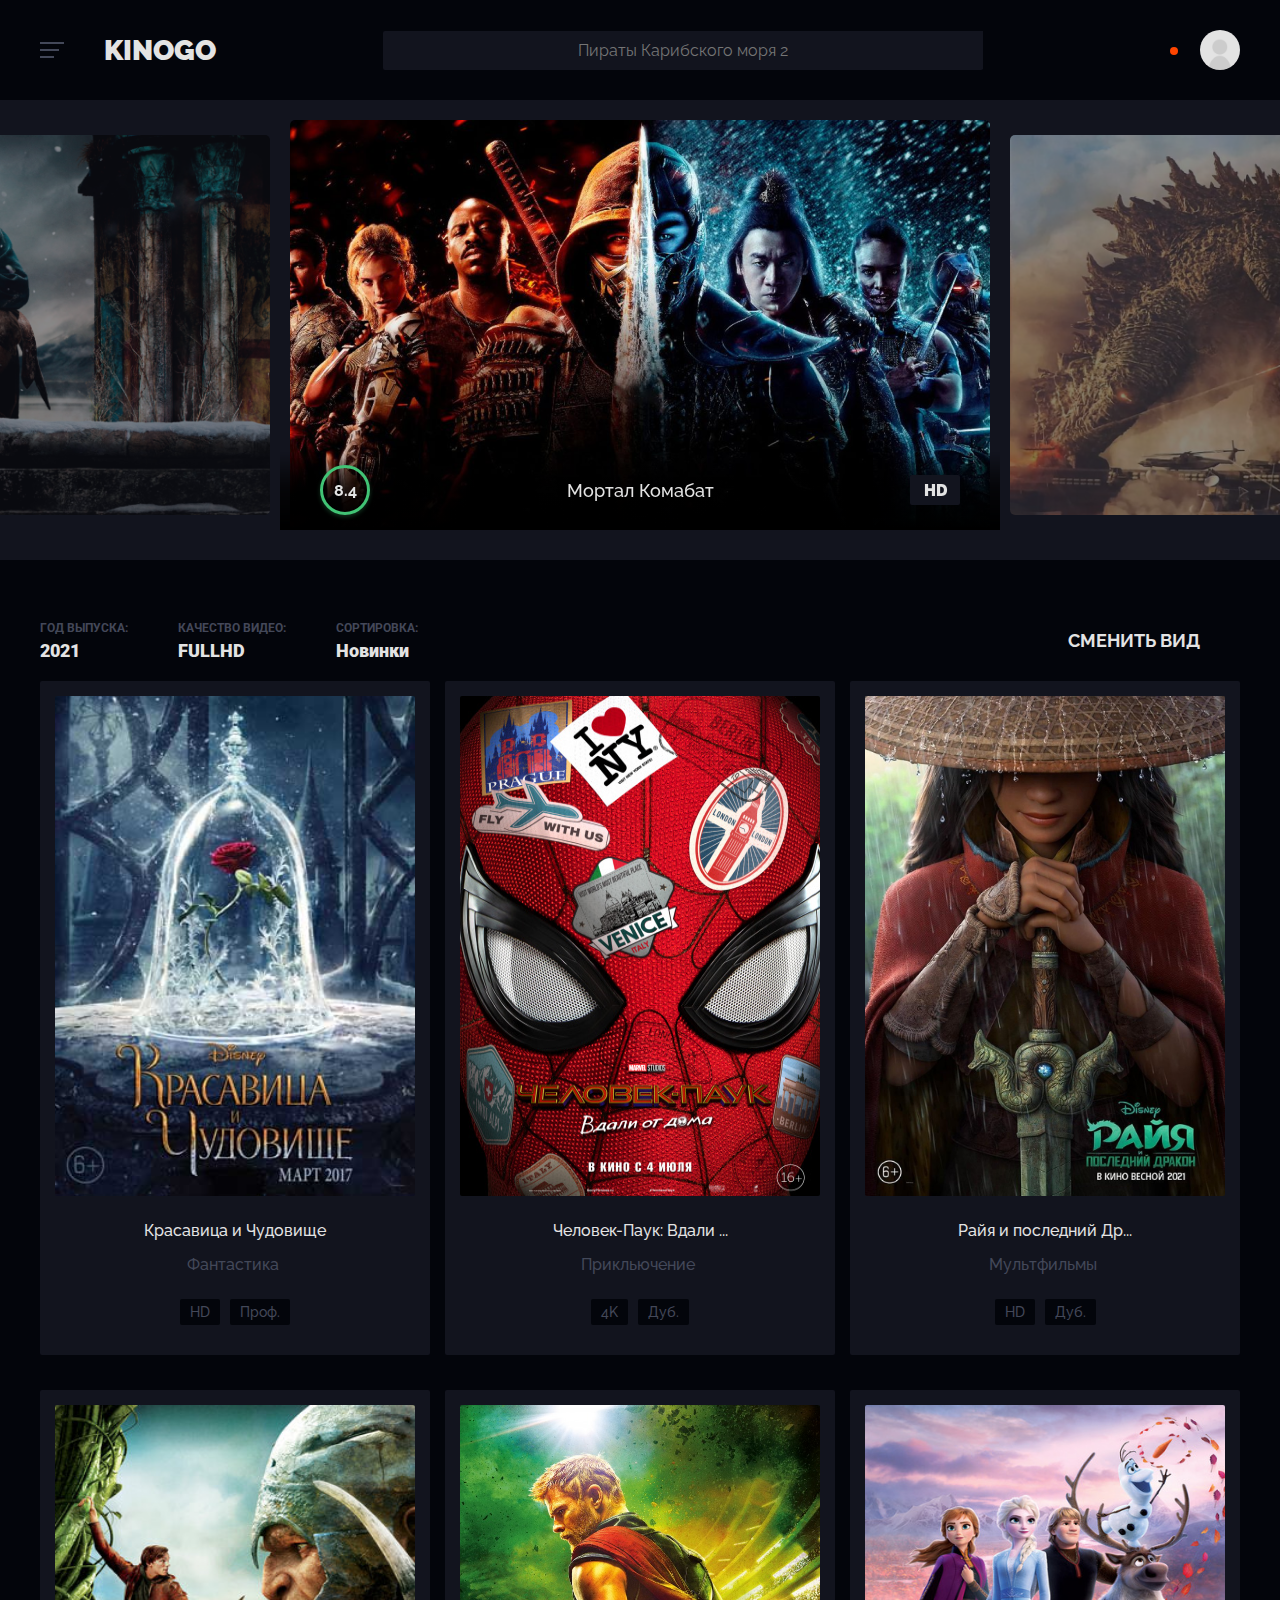
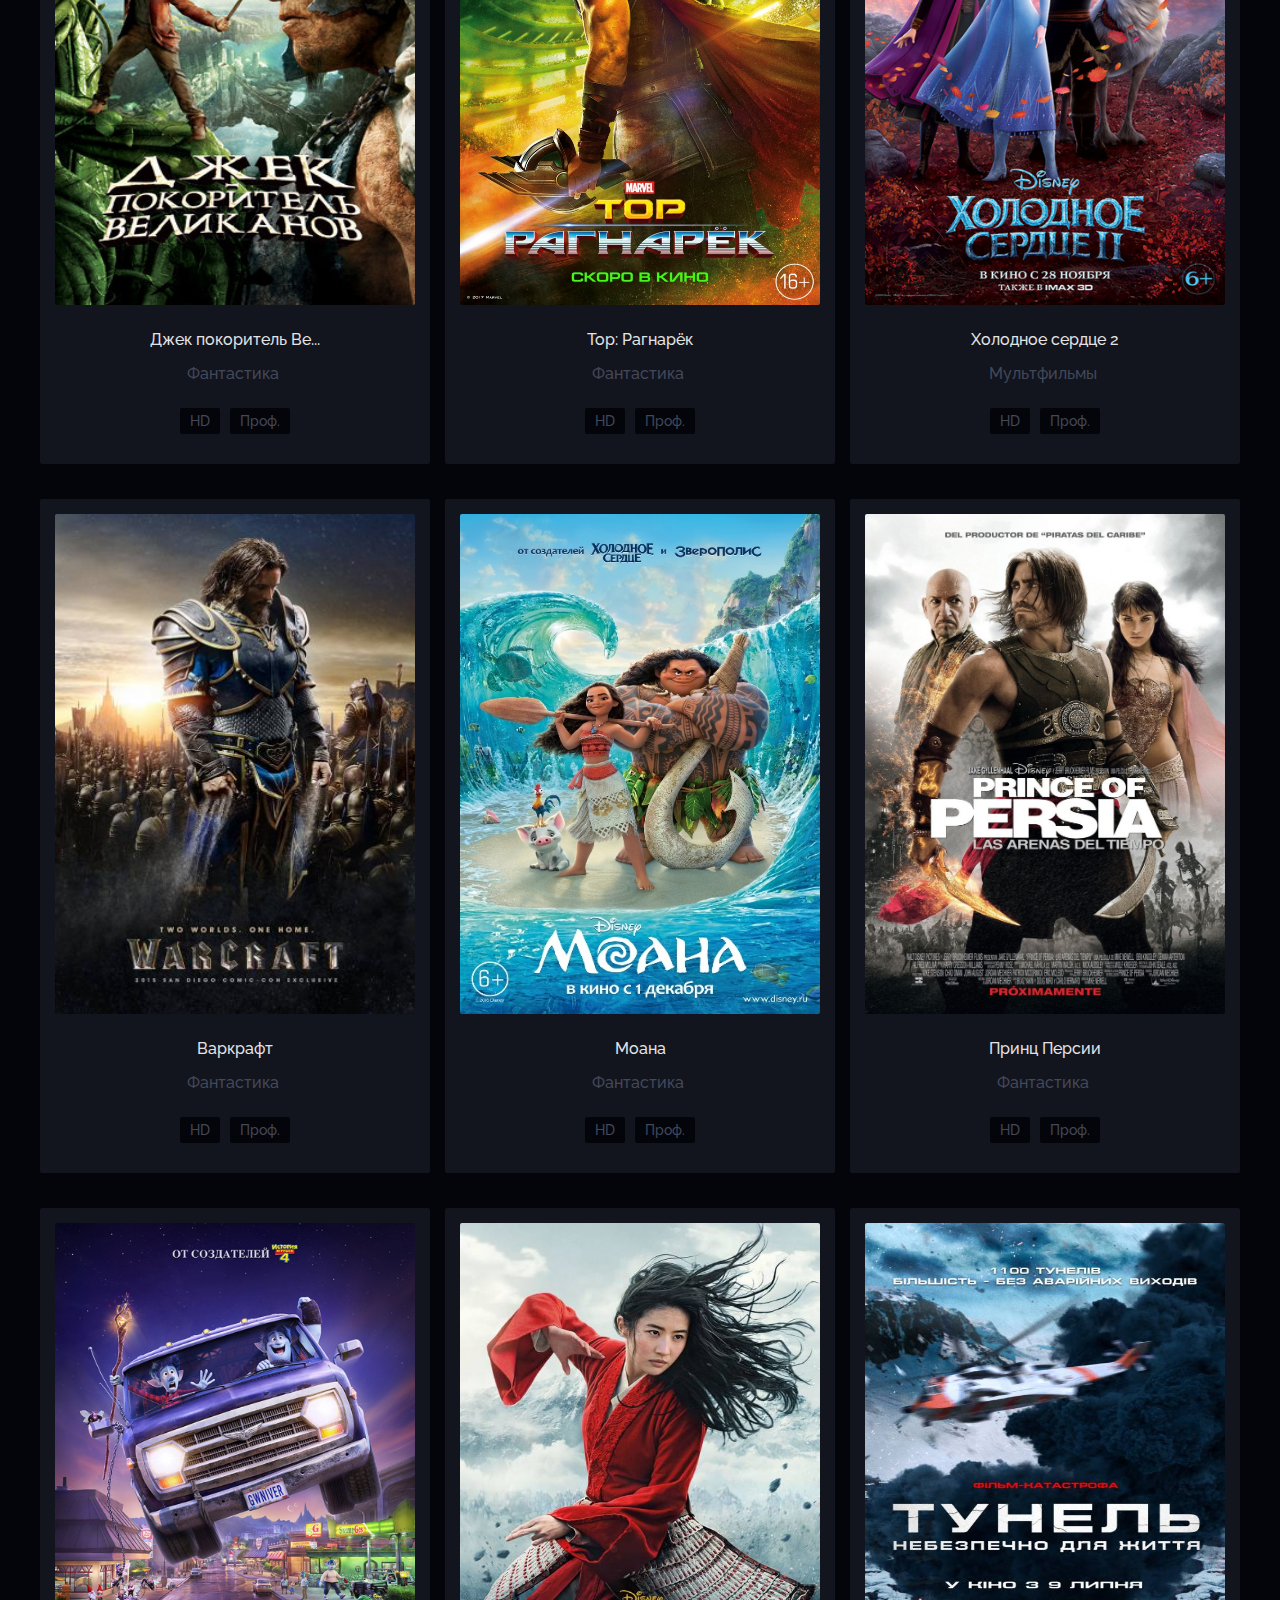
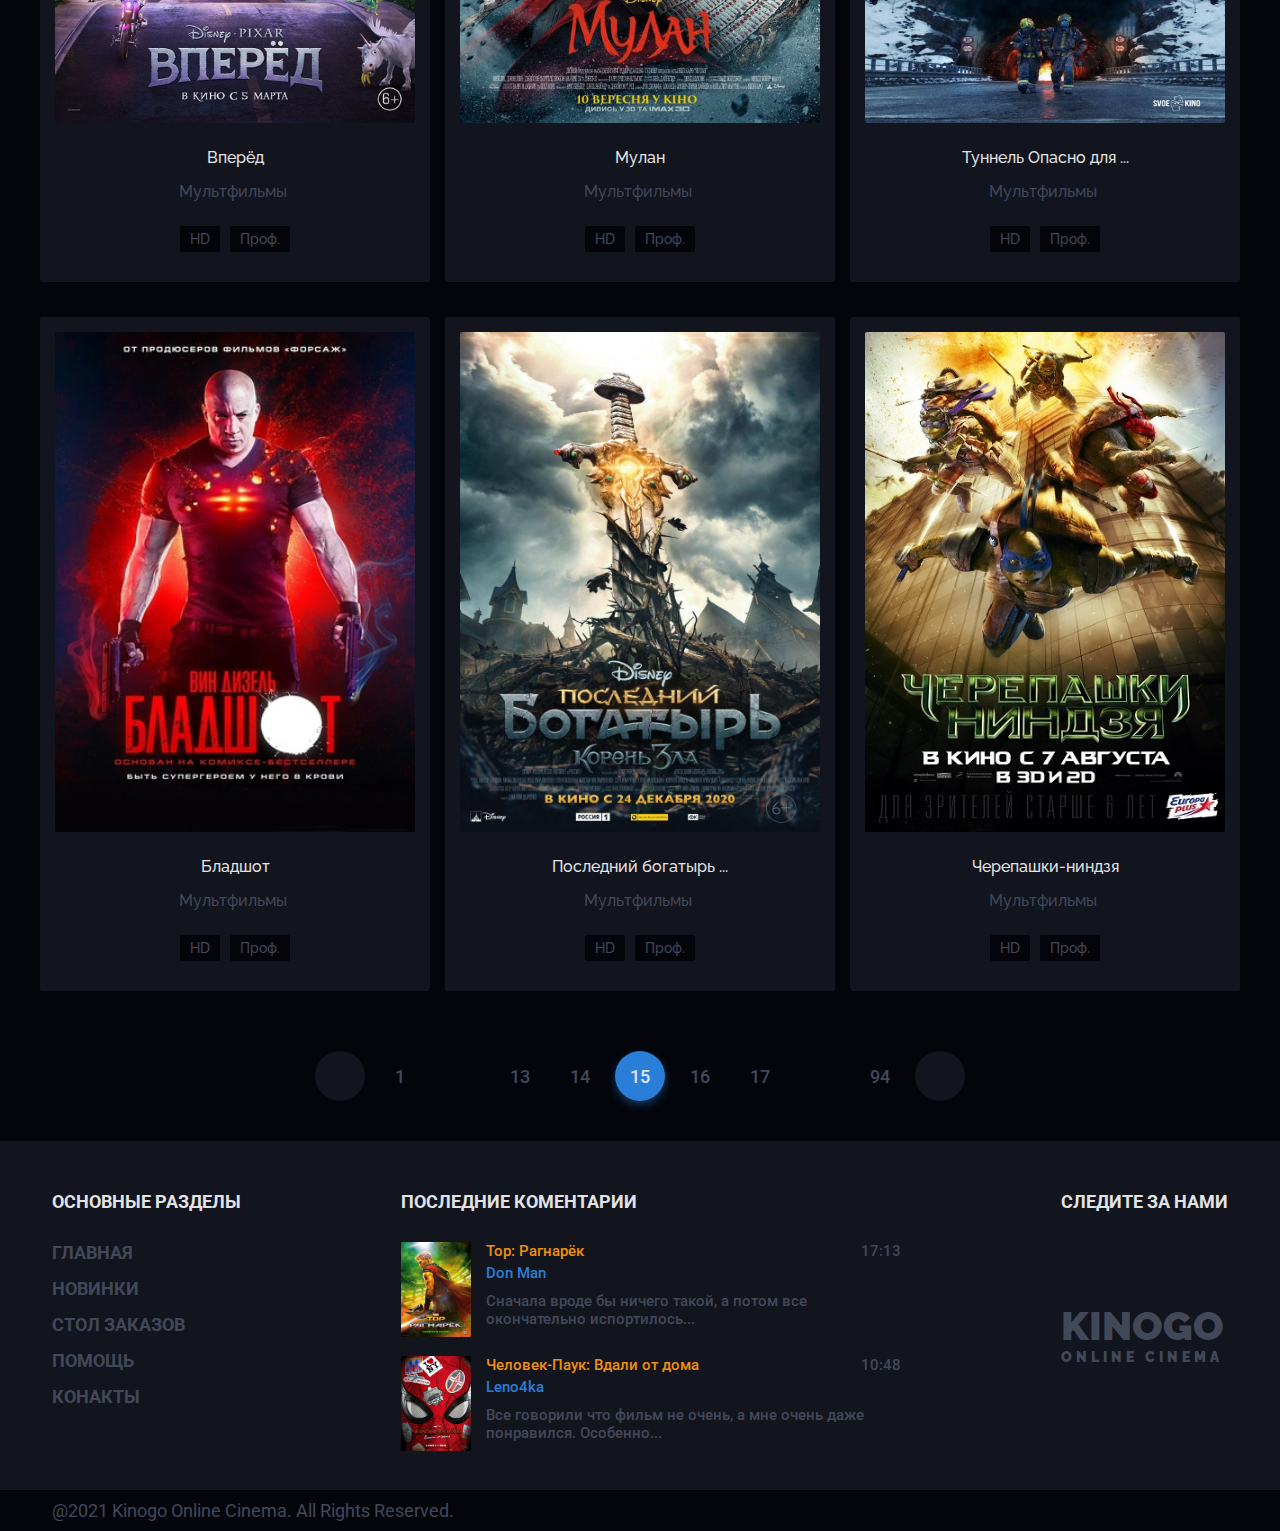
==== index.html @ 9e4d1f1d "main page" ====
<!DOCTYPE html>
<html lang="en">
<head>
    <meta charset="UTF-8">
    <meta http-equiv="X-UA-Compatible" content="IE=edge">
    <meta name="viewport" content="width=device-width, initial-scale=1.0">

    <!-- Main Css -->
    <link rel="stylesheet" href="css/main.css">
    <!-- Header Css -->
    <link rel="stylesheet" href="css/header.css">
    <!-- Main Menu -->
    <link rel="stylesheet" href="css/mainmenu.css">
    <!-- Full Search Css -->
    <link rel="stylesheet" href="css/full-search.css">
    <!-- Mobile Footer -->
    <link rel="stylesheet" href="css/mobile-footer.css">
    <!-- Slider Css -->
    <link rel="stylesheet" href="css/slider.css">
    <!-- Content Css -->
    <link rel="stylesheet" href="css/content.css">
    <!-- Pagination Css -->
    <link rel="stylesheet" href="css/pagination.css">
    <!-- Footer Css -->
    <link rel="stylesheet" href="css/footer.css">

    <!-- Font Awesome CDN -->
    <link rel="stylesheet" href="https://pro.fontawesome.com/releases/v5.10.0/css/all.css" integrity="sha384-AYmEC3Yw5cVb3ZcuHtOA93w35dYTsvhLPVnYs9eStHfGJvOvKxVfELGroGkvsg+p" crossorigin="anonymous"/>

    <title>Kinogo</title>
</head>
<body>
    <!-- Header -->
    <header class="header">
        <div class="main__container">
            <div class="header__inner">
                
                <div class="header__main">
                    <!-- Header Burger -->
                    <div class="header__burger" id="header__burger">
                        <span></span>
                    </div>

                    <!-- Header Logo -->
                    <a href="#" class="header__logo">
                        Kinogo
                    </a>

                    <!-- Search only for mobile device -->
                    <button class="header__mobile-search" id="header__mobile-search">
                        <i class="fas fa-search"></i>
                    </button>
                </div>

                <form action="#" class="header__search">
                    <input type="text" placeholder="Пираты Карибского моря 2">
                    <button><i class="fas fa-search"></i></button>
                </form>

                <div class="header__navs">
                    <a href="#" class="header__link">
                        <i class="fas fa-download"></i>
                    </a>
                    <a href="#" class="header__link">
                        <i class="fas fa-bell"></i>
                        <span class="new__messages"></span>
                    </a>
                    <img src="img/default/avatar.jpg" class="header__nav-img">
                </div>

            </div>
        </div>
    </header>

    <!-- Main Menu -->
    <div class="main__menu" id="main__menu">
        <div class="main__container">
            <ul class="main__menu-list">
                <li>
                    <a href="#" class="main__menu-link">Главная</a>
                </li>
                <li>
                    <a href="#" class="main__menu-link">Категорий</a>
                    <span class="is__parent" id="is__parent"></span>
                    <ul class="main__dropdown" id="main__dropdown">
                        <li>
                            <a href="#" class="main__dropdown-link">Биография</a>
                        </li>
                        <li>
                            <a href="#" class="main__dropdown-link">Боевики</a>
                        </li>
                        <li>
                            <a href="#" class="main__dropdown-link">Военные</a>
                        </li>
                        <li>
                            <a href="#" class="main__dropdown-link">Детективы</a>
                        </li>
                        <li>
                            <a href="#" class="main__dropdown-link">Документальные</a>
                        </li>
                        <li>
                            <a href="#" class="main__dropdown-link">Драмы</a>
                        </li>
                        <li>
                            <a href="#" class="main__dropdown-link">Исторические</a>
                        </li>
                        <li>
                            <a href="#" class="main__dropdown-link">Комедии</a>
                        </li>
                        <li>
                            <a href="#" class="main__dropdown-link">Криминал</a>
                        </li>
                        <li>
                            <a href="#" class="main__dropdown-link">Мелодрамы</a>
                        </li>
                        <li>
                            <a href="#" class="main__dropdown-link">Мультфильмы</a>
                        </li>
                        <li>
                            <a href="#" class="main__dropdown-link">Прикльючения</a>
                        </li>
                        <li>
                            <a href="#" class="main__dropdown-link">Семейные</a>
                        </li>
                        <li>
                            <a href="#" class="main__dropdown-link">Триллеры</a>
                        </li>
                        <li>
                            <a href="#" class="main__dropdown-link">Ужасы</a>
                        </li>
                        <li>
                            <a href="#" class="main__dropdown-link">Фантастика</a>
                        </li>
                    </ul>
                </li>
                <li>
                    <a href="#" class="main__menu-link">Новинки</a>
                </li>
                <li>
                    <a href="#" class="main__menu-link">Стол Заказов</a>
                </li>
                <li>
                    <a href="#" class="main__menu-link">Помощь</a>
                </li>
                <li>
                    <a href="#" class="main__menu-link">Конакты</a>
                </li>
            </ul>
        </div>
    </div>

    <!-- Full Search Window -->
    <div class="full__search" id="full__search">
        <div class="container">

            <div class="search__inner">
                <!-- Close Full Search Window Btn -->
                <button class="search__close-btn" id="search__window-close">
                    <i class="far fa-times-circle"></i>
                </button>
            </div>

            <form action="#" class="search__form">
                <input type="text" placeholder="Поиск..." id="full-search__input">
                <button class="btn-clear"><i class="fas fa-backspace"></i></button>
                <button class="full__search-btn"><i class="fas fa-search"></i></button>
            </form>

            <div class="search__products">
                <div class="search__product-item">
                    <i class="fas fa-video"></i>
                    <a href="#" class="search__product-title">
                        Пираты Карибского моря 2
                    </a>
                </div>

                <div class="search__product-item">
                    <i class="fas fa-video"></i>
                    <a href="#" class="search__product-title">
                        Меч короля Артура
                    </a>
                </div>

                <div class="search__product-item">
                    <i class="fas fa-video"></i>
                    <a href="#" class="search__product-title">
                        Гадкий я 3
                    </a>
                </div>

                <div class="search__product-item">
                    <i class="fas fa-video"></i>
                    <a href="#" class="search__product-title">
                        Тор Рагнарёк
                    </a>
                </div>

                <div class="search__product-item">
                    <i class="fas fa-video"></i>
                    <a href="#" class="search__product-title">
                        Бладшот
                    </a>
                </div>

                <div class="search__product-item">
                    <i class="fas fa-video"></i>
                    <a href="#" class="search__product-title">
                        Райя и последний Дракон
                    </a>
                </div>

                <div class="search__product-item">
                    <i class="fas fa-video"></i>
                    <a href="#" class="search__product-title">
                        Красавица и Чудовище
                    </a>
                </div>

                <div class="search__product-item">
                    <i class="fas fa-video"></i>
                    <a href="#" class="search__product-title">
                        Варкрафт
                    </a>
                </div>

                <div class="search__product-item">
                    <i class="fas fa-video"></i>
                    <a href="#" class="search__product-title">
                        Моана
                    </a>
                </div>

                <div class="search__product-item">
                    <i class="fas fa-video"></i>
                    <a href="#" class="search__product-title">
                        Человек-Паук: Вдали от дома
                    </a>
                </div>

                <div class="search__product-item">
                    <i class="fas fa-video"></i>
                    <a href="#" class="search__product-title">
                        Черепашки-ниндзя
                    </a>
                </div>

                <div class="search__product-item">
                    <i class="fas fa-video"></i>
                    <a href="#" class="search__product-title">
                        Последний богатырь
                    </a>
                </div>

                <div class="search__product-item">
                    <i class="fas fa-video"></i>
                    <a href="#" class="search__product-title">
                        Принц Персии
                    </a>
                </div>

                <div class="search__product-item">
                    <i class="fas fa-video"></i>
                    <a href="#" class="search__product-title">
                        Тачки 3
                    </a>
                </div>

                <div class="search__product-item">
                    <i class="fas fa-video"></i>
                    <a href="#" class="search__product-title">
                        Вперёд
                    </a>
                </div>

                <div class="search__product-item">
                    <i class="fas fa-video"></i>
                    <a href="#" class="search__product-title">
                        Туннель: Опасно для жизни
                    </a>
                </div>

                <div class="search__product-item">
                    <i class="fas fa-video"></i>
                    <a href="#" class="search__product-title">
                        Мулан
                    </a>
                </div>

            </div>

            <h1 class="filter__title">Жанры</h1>
            <div class="filter__container">
                <a href="#" class="filter__item active">Боевики</a>
                <a href="#" class="filter__item">Прикльючение</a>
                <a href="#" class="filter__item">Фантастика</a>
                <a href="#" class="filter__item">Детективы</a>
            </div>

            <h1 class="filter__title">Сортировка</h1>
            <div class="filter__container">
                <a href="#" class="filter__item">Новинки</a>
                <a href="#" class="filter__item">Популярные</a>
                <a href="#" class="filter__item">Последние</a>
            </div>

            <h1 class="filter__title">Качество</h1>
            <div class="filter__container">
                <a href="#" class="filter__item">4K</a>
                <a href="#" class="filter__item">FullHD</a>
                <a href="#" class="filter__item">HD</a>
                <a href="#" class="filter__item">HDRip</a>
            </div>

            <h1 class="filter__title">Год выпуска:</h1>
            <div class="filter__container">
                <a href="#" class="filter__item">1995</a>
                <a href="#" class="filter__item">1996</a>
                <a href="#" class="filter__item">1997</a>
                <a href="#" class="filter__item">1998</a>
            </div>

        </div>
    </div>

    <!-- Slider -->
    <div class="slider"> 
        <div class="slider__item">
            <img src="img/slides/1.png" class="slider__img">
            <div class="slider__navs">
                <a href="#" class="slider__play-btn">
                    <i class="far fa-play-circle"></i>
                </a>
                <div class="slider__body">
                    <p class="slider__status">8.4</p>
                    <a href="#" class="slider__name">Мортал Комабат</a>
                    <p class="slider__quality">Hd</p>
                </div>
            </div>
        </div>
        <div class="slider__item">
            <img src="img/slides/2.png" class="slider__img">
            <div class="slider__navs">
                <a href="#" class="slider__play-btn">
                    <i class="far fa-play-circle"></i>
                </a>
                <div class="slider__body">
                    <p class="slider__status">8.4</p>
                    <a href="#" class="slider__name">Конг против Годзила</a>
                    <p class="slider__quality">Hd</p>
                </div>
            </div>
        </div>
        <div class="slider__item">
            <img src="img/slides/3.png" class="slider__img">
            <div class="slider__navs">
                <a href="#" class="slider__play-btn">
                    <i class="far fa-play-circle"></i>
                </a>
                <div class="slider__body">
                    <p class="slider__status">8.4</p>
                    <a href="#" class="slider__name">Мортал Комабат</a>
                    <p class="slider__quality">Hd</p>
                </div>
            </div>
        </div>
        <div class="slider__item">
            <img src="img/slides/4.png" class="slider__img">
            <div class="slider__navs">
                <a href="#" class="slider__play-btn">
                    <i class="far fa-play-circle"></i>
                </a>
                <div class="slider__body">
                    <p class="slider__status">8.4</p>
                    <a href="#" class="slider__name">Мортал Комабат</a>
                    <p class="slider__quality">Hd</p>
                </div>
            </div>
        </div>
        <div class="slider__item">
            <img src="img/slides/5.png" class="slider__img">
            <div class="slider__navs">
                <a href="#" class="slider__play-btn">
                    <i class="far fa-play-circle"></i>
                </a>
                <div class="slider__body">
                    <p class="slider__status">8.4</p>
                    <a href="#" class="slider__name">Мортал Комабат</a>
                    <p class="slider__quality">Hd</p>
                </div>
            </div>
        </div>
        <div class="slider__item">
            <img src="img/slides/6.png" class="slider__img">
            <div class="slider__navs">
                <a href="#" class="slider__play-btn">
                    <i class="far fa-play-circle"></i>
                </a>
                <div class="slider__body">
                    <p class="slider__status">8.4</p>
                    <a href="#" class="slider__name">Мортал Комабат</a>
                    <p class="slider__quality">Hd</p>
                </div>
            </div>
        </div>
    </div>

    <!-- Content -->
    <div class="main__container">
        <div class="content">
            <!-- Content Navs -->
            <div class="content__navs">
                <div class="title">
                    <h1>Выбор жанра</h1>
                    <i class="fas fa-list-ul"></i>
                </div>

                <!-- Content Menu -->
                <ul class="content__menu">
                    <li>
                        <a href="#" class="content__link active">Все</a>
                    </li>
                    <li>
                        <a href="#" class="content__link">Биография</a>
                    </li>
                    <li>
                        <a href="#" class="content__link">Боевики</a>
                    </li>
                    <li>
                        <a href="#" class="content__link">Военные</a>
                    </li>
                    <li>
                        <a href="#" class="content__link">Документальные</a>
                    </li>
                    <li>
                        <a href="#" class="content__link">Драмы</a>
                    </li>
                    <li>
                        <a href="#" class="content__link">Исторические</a>
                    </li>
                    <li>
                        <a href="#" class="content__link">Комедии</a>
                    </li>
                    <li>
                        <a href="#" class="content__link">Криминал</a>
                    </li>
                    <li>
                        <a href="#" class="content__link">Мелодрамы</a>
                    </li>
                    <li>
                        <a href="#" class="content__link">Мультфильмы</a>
                    </li>
                    <li>
                        <a href="#" class="content__link">Прикльючение</a>
                    </li>
                    <li>
                        <a href="#" class="content__link">Семейные</a>
                    </li>
                    <li>
                        <a href="#" class="content__link">Триллеры</a>
                    </li>
                    <li>
                        <a href="#" class="content__link">Ужасы</a>
                    </li>
                    <li>
                        <a href="#" class="content__link">Фантастика</a>
                    </li>
                </ul> 

                <div class="title">
                    <h1>Скоро на сайте</h1>
                    <i class="fas fa-clock"></i>
                </div>

                <div class="content__product">
                    <a href="#" class="content__product-img soon__product-img">
                        <img src="img/products/soon/1.jpg">
                        <i class="fas fa-play"></i>
                        <span class="is__new">
                            Новинки
                        </span>
                    </a>

                    <a href="#" class="content__product-name">Тор: Рагнарёк</a>
                        
                    <ul class="content__product-menu">
                        <li>
                            <a href="#" class="content__product-category">Фантастика</a>
                        </li>
                        <li>
                            <a href="#" class="content__product-category"><i class="fas fa-ellipsis-h"></i></a>
                        </li>
                    </ul>

                    <div class="content__product-navs">
                        <button class="btn-primary">с 19.10.21</button>
                    </div>
                </div>
            </div>

            <!-- Content Body -->
            <div class="content__body">
                <div class="content__inner">
                    <div class="content__item">
                        <div class="subtitle">
                            <p class="subtitle-desc">Год выпуска:</p>
                            <button class="subtitle-btn">
                                <div class="subtitle-name">2021</div>
                                <div class="subtitle-icon"><i class="far fa-calendar-alt"></i></div>
                            </button>
                        </div>
    
                        <div class="subtitle">
                            <p class="subtitle-desc">Качество видео:</p>
                            <button class="subtitle-btn">
                                <div class="subtitle-name">FULLHD</div>
                                <div class="subtitle-icon"><i class="fas fa-angle-down"></i></div>
                            </button>
                        </div>
    
                        <div class="subtitle">
                            <p class="subtitle-desc">Сортировка:</p>
                            <button class="subtitle-btn">
                                <div class="subtitle-name">Новинки</div>
                                <div class="subtitle-icon"><i class="fas fa-angle-down"></i></div>
                            </button>
                        </div>
                    </div>

                    <div class="content__item">
                        <div class="title">
                            <h1>Сменить вид</h1>
                            <button>
                                <i class="fas fa-bars"></i>
                            </button>
                            <button class="active">
                                <i class="fas fa-th-large"></i>
                            </button>
                        </div>
                    </div>
                </div>

                <div class="content__products">

                    <div class="content__product">
                        <a href="#" class="content__product-img">
                            <img src="img/products/12.jpg">
                            <i class="fas fa-play"></i>
                        </a>
    
                        <a href="#" class="content__product-name">Красавица и Чудовище</a>
                            
                        <ul class="content__product-menu">
                            <li>
                                <a href="#" class="content__product-category">Фантастика</a>
                            </li>
                            <li>
                                <a href="#" class="content__product-category"><i class="fas fa-ellipsis-h"></i></a>
                            </li>
                        </ul>

                        <!-- Stars -->
                        <ul class="content__product-stars">
                            <li class="active">
                                <i class="fas fa-star"></i>
                            </li>
                            <li class="active">
                                <i class="fas fa-star"></i>
                            </li>
                            <li class="active">
                                <i class="fas fa-star"></i>
                            </li>
                            <li>
                                <i class="fas fa-star"></i>
                            </li>
                            <li>
                                <i class="fas fa-star"></i>
                            </li>
                        </ul>

                        <div class="content__product-navs">    
                            <button class="btn-primary">HD</button>
                            <button class="btn-primary">Проф.</button>
                        </div>
                    </div>

                    <div class="content__product">
                        <a href="#" class="content__product-img">
                            <img src="img/products/6.jpg">
                            <i class="fas fa-play"></i>
                        </a>
    
                        <a href="#" class="content__product-name">Человек-Паук: Вдали ...</a>
                            
                        <ul class="content__product-menu">
                            <li>
                                <a href="#" class="content__product-category">Прикльючение</a>
                            </li>
                            <li>
                                <a href="#" class="content__product-category"><i class="fas fa-ellipsis-h"></i></a>
                            </li>
                        </ul>

                        <!-- Stars -->
                        <ul class="content__product-stars">
                            <li class="active">
                                <i class="fas fa-star"></i>
                            </li>
                            <li class="active">
                                <i class="fas fa-star"></i>
                            </li>
                            <li class="active">
                                <i class="fas fa-star"></i>
                            </li>
                            <li class="active">
                                <i class="fas fa-star"></i>
                            </li>
                            <li>
                                <i class="fas fa-star"></i>
                            </li>
                        </ul>

                        <div class="content__product-navs">    
                            <button class="btn-primary">4K</button>
                            <button class="btn-primary">Дуб.</button>
                        </div>
                    </div>

                    <div class="content__product">
                        <a href="#" class="content__product-img">
                            <img src="img/products/8.jpg">
                            <i class="fas fa-play"></i>
                        </a>
    
                        <a href="#" class="content__product-name">Райя и последний Др...</a>
                            
                        <ul class="content__product-menu">
                            <li>
                                <a href="#" class="content__product-category">Мультфильмы</a>
                            </li>
                            <li>
                                <a href="#" class="content__product-category"><i class="fas fa-ellipsis-h"></i></a>
                            </li>
                        </ul>

                        <!-- Stars -->
                        <ul class="content__product-stars">
                            <li class="active">
                                <i class="fas fa-star"></i>
                            </li>
                            <li class="active">
                                <i class="fas fa-star"></i>
                            </li>
                            <li>
                                <i class="fas fa-star"></i>
                            </li>
                            <li>
                                <i class="fas fa-star"></i>
                            </li>
                            <li>
                                <i class="fas fa-star"></i>
                            </li>
                        </ul>

                        <div class="content__product-navs">    
                            <button class="btn-primary">HD</button>
                            <button class="btn-primary">Дуб.</button>
                        </div>
                    </div>

                    <div class="content__product">
                        <a href="#" class="content__product-img">
                            <img src="img/products/10.jpeg">
                            <i class="fas fa-play"></i>
                        </a>
    
                        <a href="#" class="content__product-name">Джек покоритель Ве...</a>
                            
                        <ul class="content__product-menu">
                            <li>
                                <a href="#" class="content__product-category">Фантастика</a>
                            </li>
                            <li>
                                <a href="#" class="content__product-category"><i class="fas fa-ellipsis-h"></i></a>
                            </li>
                        </ul>

                        <!-- Stars -->
                        <ul class="content__product-stars">
                            <li class="active">
                                <i class="fas fa-star"></i>
                            </li>
                            <li class="active">
                                <i class="fas fa-star"></i>
                            </li>
                            <li class="active">
                                <i class="fas fa-star"></i>
                            </li>
                            <li>
                                <i class="fas fa-star"></i>
                            </li>
                            <li>
                                <i class="fas fa-star"></i>
                            </li>
                        </ul>

                        <div class="content__product-navs">    
                            <button class="btn-primary">HD</button>
                            <button class="btn-primary">Проф.</button>
                        </div>
                    </div>

                    <div class="content__product">
                        <a href="#" class="content__product-img">
                            <img src="img/products/13.jpg">
                            <i class="fas fa-play"></i>
                        </a>
    
                        <a href="#" class="content__product-name">Тор: Рагнарёк</a>
                            
                        <ul class="content__product-menu">
                            <li>
                                <a href="#" class="content__product-category">Фантастика</a>
                            </li>
                            <li>
                                <a href="#" class="content__product-category"><i class="fas fa-ellipsis-h"></i></a>
                            </li>
                        </ul>

                        <!-- Stars -->
                        <ul class="content__product-stars">
                            <li class="active">
                                <i class="fas fa-star"></i>
                            </li>
                            <li class="active">
                                <i class="fas fa-star"></i>
                            </li>
                            <li class="active">
                                <i class="fas fa-star"></i>
                            </li>
                            <li>
                                <i class="fas fa-star"></i>
                            </li>
                            <li>
                                <i class="fas fa-star"></i>
                            </li>
                        </ul>

                        <div class="content__product-navs">    
                            <button class="btn-primary">HD</button>
                            <button class="btn-primary">Проф.</button>
                        </div>
                    </div>

                    <div class="content__product">
                        <a href="#" class="content__product-img">
                            <img src="img/products/9.jpg">
                            <i class="fas fa-play"></i>
                        </a>
    
                        <a href="#" class="content__product-name">Холодное сердце 2</a>
                            
                        <ul class="content__product-menu">
                            <li>
                                <a href="#" class="content__product-category">Мультфильмы</a>
                            </li>
                            <li>
                                <a href="#" class="content__product-category"><i class="fas fa-ellipsis-h"></i></a>
                            </li>
                        </ul>

                        <!-- Stars -->
                        <ul class="content__product-stars">
                            <li class="active">
                                <i class="fas fa-star"></i>
                            </li>
                            <li class="active">
                                <i class="fas fa-star"></i>
                            </li>
                            <li class="active">
                                <i class="fas fa-star"></i>
                            </li>
                            <li>
                                <i class="fas fa-star"></i>
                            </li>
                            <li>
                                <i class="fas fa-star"></i>
                            </li>
                        </ul>

                        <div class="content__product-navs">    
                            <button class="btn-primary">HD</button>
                            <button class="btn-primary">Проф.</button>
                        </div>
                    </div>

                    <div class="content__product">
                        <a href="#" class="content__product-img">
                            <img src="img/products/14.jpg">
                            <i class="fas fa-play"></i>
                        </a>
    
                        <a href="#" class="content__product-name">Варкрафт</a>
                            
                        <ul class="content__product-menu">
                            <li>
                                <a href="#" class="content__product-category">Фантастика</a>
                            </li>
                            <li>
                                <a href="#" class="content__product-category"><i class="fas fa-ellipsis-h"></i></a>
                            </li>
                        </ul>

                        <!-- Stars -->
                        <ul class="content__product-stars">
                            <li class="active">
                                <i class="fas fa-star"></i>
                            </li>
                            <li class="active">
                                <i class="fas fa-star"></i>
                            </li>
                            <li class="active">
                                <i class="fas fa-star"></i>
                            </li>
                            <li>
                                <i class="fas fa-star"></i>
                            </li>
                            <li>
                                <i class="fas fa-star"></i>
                            </li>
                        </ul>

                        <div class="content__product-navs">    
                            <button class="btn-primary">HD</button>
                            <button class="btn-primary">Проф.</button>
                        </div>
                    </div>

                    <div class="content__product">
                        <a href="#" class="content__product-img">
                            <img src="img/products/15.jpg">
                            <i class="fas fa-play"></i>
                        </a>
    
                        <a href="#" class="content__product-name">Моана</a>
                            
                        <ul class="content__product-menu">
                            <li>
                                <a href="#" class="content__product-category">Фантастика</a>
                            </li>
                            <li>
                                <a href="#" class="content__product-category"><i class="fas fa-ellipsis-h"></i></a>
                            </li>
                        </ul>

                        <!-- Stars -->
                        <ul class="content__product-stars">
                            <li class="active">
                                <i class="fas fa-star"></i>
                            </li>
                            <li class="active">
                                <i class="fas fa-star"></i>
                            </li>
                            <li class="active">
                                <i class="fas fa-star"></i>
                            </li>
                            <li>
                                <i class="fas fa-star"></i>
                            </li>
                            <li>
                                <i class="fas fa-star"></i>
                            </li>
                        </ul>

                        <div class="content__product-navs">    
                            <button class="btn-primary">HD</button>
                            <button class="btn-primary">Проф.</button>
                        </div>
                    </div>

                    <div class="content__product">
                        <a href="#" class="content__product-img">
                            <img src="img/products/19.jpg">
                            <i class="fas fa-play"></i>
                        </a>
    
                        <a href="#" class="content__product-name">Принц Персии</a>
                            
                        <ul class="content__product-menu">
                            <li>
                                <a href="#" class="content__product-category">Фантастика</a>
                            </li>
                            <li>
                                <a href="#" class="content__product-category"><i class="fas fa-ellipsis-h"></i></a>
                            </li>
                        </ul>

                        <!-- Stars -->
                        <ul class="content__product-stars">
                            <li class="active">
                                <i class="fas fa-star"></i>
                            </li>
                            <li class="active">
                                <i class="fas fa-star"></i>
                            </li>
                            <li class="active">
                                <i class="fas fa-star"></i>
                            </li>
                            <li>
                                <i class="fas fa-star"></i>
                            </li>
                            <li>
                                <i class="fas fa-star"></i>
                            </li>
                        </ul>

                        <div class="content__product-navs">    
                            <button class="btn-primary">HD</button>
                            <button class="btn-primary">Проф.</button>
                        </div>
                    </div>

                    <div class="content__product">
                        <a href="#" class="content__product-img">
                            <img src="img/products/21.jpg">
                            <i class="fas fa-play"></i>
                        </a>
    
                        <a href="#" class="content__product-name">Вперёд</a>
                            
                        <ul class="content__product-menu">
                            <li>
                                <a href="#" class="content__product-category">Мультфильмы</a>
                            </li>
                            <li>
                                <a href="#" class="content__product-category"><i class="fas fa-ellipsis-h"></i></a>
                            </li>
                        </ul>

                        <!-- Stars -->
                        <ul class="content__product-stars">
                            <li class="active">
                                <i class="fas fa-star"></i>
                            </li>
                            <li class="active">
                                <i class="fas fa-star"></i>
                            </li>
                            <li class="active">
                                <i class="fas fa-star"></i>
                            </li>
                            <li>
                                <i class="fas fa-star"></i>
                            </li>
                            <li>
                                <i class="fas fa-star"></i>
                            </li>
                        </ul>

                        <div class="content__product-navs">    
                            <button class="btn-primary">HD</button>
                            <button class="btn-primary">Проф.</button>
                        </div>
                    </div>

                    <div class="content__product">
                        <a href="#" class="content__product-img">
                            <img src="img/products/23.jpg">
                            <i class="fas fa-play"></i>
                        </a>
    
                        <a href="#" class="content__product-name">Мулан</a>
                            
                        <ul class="content__product-menu">
                            <li>
                                <a href="#" class="content__product-category">Мультфильмы</a>
                            </li>
                            <li>
                                <a href="#" class="content__product-category"><i class="fas fa-ellipsis-h"></i></a>
                            </li>
                        </ul>

                        <!-- Stars -->
                        <ul class="content__product-stars">
                            <li class="active">
                                <i class="fas fa-star"></i>
                            </li>
                            <li class="active">
                                <i class="fas fa-star"></i>
                            </li>
                            <li class="active">
                                <i class="fas fa-star"></i>
                            </li>
                            <li>
                                <i class="fas fa-star"></i>
                            </li>
                            <li>
                                <i class="fas fa-star"></i>
                            </li>
                        </ul>

                        <div class="content__product-navs">    
                            <button class="btn-primary">HD</button>
                            <button class="btn-primary">Проф.</button>
                        </div>
                    </div>

                    <div class="content__product">
                        <a href="#" class="content__product-img">
                            <img src="img/products/22.jpg">
                            <i class="fas fa-play"></i>
                        </a>
    
                        <a href="#" class="content__product-name">Туннель Опасно для ...</a>
                            
                        <ul class="content__product-menu">
                            <li>
                                <a href="#" class="content__product-category">Мультфильмы</a>
                            </li>
                            <li>
                                <a href="#" class="content__product-category"><i class="fas fa-ellipsis-h"></i></a>
                            </li>
                        </ul>

                        <!-- Stars -->
                        <ul class="content__product-stars">
                            <li class="active">
                                <i class="fas fa-star"></i>
                            </li>
                            <li class="active">
                                <i class="fas fa-star"></i>
                            </li>
                            <li class="active">
                                <i class="fas fa-star"></i>
                            </li>
                            <li>
                                <i class="fas fa-star"></i>
                            </li>
                            <li>
                                <i class="fas fa-star"></i>
                            </li>
                        </ul>

                        <div class="content__product-navs">    
                            <button class="btn-primary">HD</button>
                            <button class="btn-primary">Проф.</button>
                        </div>
                    </div>

                    <div class="content__product">
                        <a href="#" class="content__product-img">
                            <img src="img/products/1.jpg">
                            <i class="fas fa-play"></i>
                        </a>
    
                        <a href="#" class="content__product-name">Бладшот</a>
                            
                        <ul class="content__product-menu">
                            <li>
                                <a href="#" class="content__product-category">Мультфильмы</a>
                            </li>
                            <li>
                                <a href="#" class="content__product-category"><i class="fas fa-ellipsis-h"></i></a>
                            </li>
                        </ul>

                        <!-- Stars -->
                        <ul class="content__product-stars">
                            <li class="active">
                                <i class="fas fa-star"></i>
                            </li>
                            <li class="active">
                                <i class="fas fa-star"></i>
                            </li>
                            <li class="active">
                                <i class="fas fa-star"></i>
                            </li>
                            <li>
                                <i class="fas fa-star"></i>
                            </li>
                            <li>
                                <i class="fas fa-star"></i>
                            </li>
                        </ul>

                        <div class="content__product-navs">    
                            <button class="btn-primary">HD</button>
                            <button class="btn-primary">Проф.</button>
                        </div>
                    </div>

                    <div class="content__product">
                        <a href="#" class="content__product-img">
                            <img src="img/products/2.jpeg">
                            <i class="fas fa-play"></i>
                        </a>
    
                        <a href="#" class="content__product-name">Последний богатырь ...</a>
                            
                        <ul class="content__product-menu">
                            <li>
                                <a href="#" class="content__product-category">Мультфильмы</a>
                            </li>
                            <li>
                                <a href="#" class="content__product-category"><i class="fas fa-ellipsis-h"></i></a>
                            </li>
                        </ul>

                        <!-- Stars -->
                        <ul class="content__product-stars">
                            <li class="active">
                                <i class="fas fa-star"></i>
                            </li>
                            <li class="active">
                                <i class="fas fa-star"></i>
                            </li>
                            <li class="active">
                                <i class="fas fa-star"></i>
                            </li>
                            <li>
                                <i class="fas fa-star"></i>
                            </li>
                            <li>
                                <i class="fas fa-star"></i>
                            </li>
                        </ul>

                        <div class="content__product-navs">    
                            <button class="btn-primary">HD</button>
                            <button class="btn-primary">Проф.</button>
                        </div>
                    </div>

                    <div class="content__product">
                        <a href="#" class="content__product-img">
                            <img src="img/products/16.png">
                            <i class="fas fa-play"></i>
                        </a>
    
                        <a href="#" class="content__product-name">Черепашки-ниндзя</a>
                            
                        <ul class="content__product-menu">
                            <li>
                                <a href="#" class="content__product-category">Мультфильмы</a>
                            </li>
                            <li>
                                <a href="#" class="content__product-category"><i class="fas fa-ellipsis-h"></i></a>
                            </li>
                        </ul>

                        <!-- Stars -->
                        <ul class="content__product-stars">
                            <li class="active">
                                <i class="fas fa-star"></i>
                            </li>
                            <li class="active">
                                <i class="fas fa-star"></i>
                            </li>
                            <li class="active">
                                <i class="fas fa-star"></i>
                            </li>
                            <li>
                                <i class="fas fa-star"></i>
                            </li>
                            <li>
                                <i class="fas fa-star"></i>
                            </li>
                        </ul>

                        <div class="content__product-navs">    
                            <button class="btn-primary">HD</button>
                            <button class="btn-primary">Проф.</button>
                        </div>
                    </div>

                </div>
            </div>
        </div>  
    </div>

    <!-- Pagination -->
    <div class="main__container">
        <ul class="pagination">
            <li>
                <a href="#" class="pagination__link pagination__arrow">
                    <i class="fas fa-angle-left"></i>
                </a>
            </li>

            <li>
                <a href="#" class="pagination__link">
                    1
                </a>
            </li>
            <li>
                <a href="#" class="pagination__link">
                    <i class="fas fa-ellipsis-h"></i>
                </a>
            </li>
            <li>
                <a href="#" class="pagination__link">
                    13
                </a>
            </li>
            <li>
                <a href="#" class="pagination__link">
                    14
                </a>
            </li>

            <li>
                <a href="#" class="pagination__link pagination__link-active">
                    15
                </a>
            </li>
            
            <li>
                <a href="#" class="pagination__link">
                    16
                </a>
            </li>
            <li>
                <a href="#" class="pagination__link">
                    17
                </a>
            </li>
            <li>
                <a href="#" class="pagination__link">
                    <i class="fas fa-ellipsis-h"></i>
                </a>
            </li>
            <li>
                <a href="#" class="pagination__link">
                    94
                </a>
            </li>

            <li>
                <a href="#" class="pagination__link pagination__arrow">
                    <i class="fas fa-angle-right"></i>
                </a>
            </li>
        </ul>
    </div>

    <!-- Mobile Footer -->
    <footer class="mobile-footer">
        <div class="main__container">
            <ul class="mobile-footer__menu">
                <li>
                    <a href="#" class="mobile-footer__link active">
                        <i class="fas fa-home"></i>
                    </a>
                </li>
                <li>
                    <a href="#" class="mobile-footer__link">
                        <i class="fas fa-heart"></i>
                    </a>
                </li>
                <li>
                    <a href="#" class="mobile-footer__link">
                        <i class="fas fa-user-circle"></i>
                        <span class="new__messages"></span>
                    </a>
                </li>
            </ul>
        </div>
    </footer>   

    <!-- Footer -->
    <footer class="footer">
        <div class="container">
            <div class="footer__inner">

                <div class="footer__item">
                    <h1 class="footer__title">Основные разделы</h1>

                    <!-- Footer Menu -->
                    <ul class="footer__menu">
                        <li>
                            <a href="#" class="footer__link">Главная</a>
                        </li>
                        <li>
                            <a href="#" class="footer__link">Новинки</a>
                        </li>
                        <li>
                            <a href="#" class="footer__link">Стол Заказов</a>
                        </li>
                        <li>
                            <a href="#" class="footer__link">Помощь</a>
                        </li>
                        <li>
                            <a href="#" class="footer__link">Конакты</a>
                        </li>
                    </ul>
                </div>

                <div class="footer__item">
                    <h1 class="footer__title">Последние коментарии</h1>
                    <div class="footer__product">
                        <a href="#" class="footer__product-img">
                            <img src="img/products/13.jpg">
                        </a>
                        <div class="footer__product-navs">
                            <div class="footer__product-inner">
                                <a href="#" class="footer__product-name">Тор: Рагнарёк</a>
                                <p class="footer__product-time">17:13</p>
                            </div>
                            <p class="footer__product-user">Don Man</p>
                            <p class="footer__product-text">Сначала вроде бы ничего такой, а потом все окончательно испортилось...</p>
                        </div>
                    </div>

                    <div class="footer__product">
                        <a href="#" class="footer__product-img">
                            <img src="img/products/6.jpg">
                        </a>
                        <div class="footer__product-navs">
                            <div class="footer__product-inner">
                                <a href="#" class="footer__product-name">Человек-Паук: Вдали от дома</a>
                                <p class="footer__product-time">10:48</p>
                            </div>
                            <p class="footer__product-user">Leno4ka</p>
                            <p class="footer__product-text">Все говорили что фильм не очень, а мне очень даже понравился. Особенно...</p>
                        </div>
                    </div>
                </div>

                <div class="footer__item">
                    <h1 class="footer__title">Следите за нами</h1>
                    <ul class="footer__flex-menu">
                        <li>
                            <a href="#" class="footer__link">
                                <i class="fab fa-vk"></i>
                            </a>
                        </li>
                        <li>
                            <a href="#" class="footer__link">
                                <i class="fab fa-youtube"></i>
                            </a>
                        </li>
                        <li>
                            <a href="#" class="footer__link">
                                <i class="fab fa-facebook"></i>
                            </a>
                        </li>
                        <li>
                            <a href="#" class="footer__link">
                                <i class="fab fa-telegram-plane"></i>
                            </a>
                        </li>
                    </ul>

                    <!-- Footer Logo -->
                    <a href="#" class="footer__logo">
                        Kinogo
                        <span>online cinema</span>
                    </a>
                </div>
            </div>
        </div>
    </footer>

    <div class="footer__copyright">
        <div class="container">
            @2021 Kinogo Online Cinema. All Rights Reserved.
        </div>
    </div>
    
    

    <!-- Header JS -->
    <script src="js/header.js"></script>
    <!-- Full Window Search JS -->
    <script src="js/fullsearch.js"></script>
    <!-- JQuery -->
    <script src="js/jquery.min.js"></script>
    <!-- Slick Slider Js -->
    <script src="js/slick.min.js"></script>
    <!-- Slider JS -->
    <script src="js/slider.js"></script>
</body>
</html>
---- css/main.css ----
@import url('https://fonts.googleapis.com/css2?family=Raleway:ital,wght@0,100;0,200;0,300;0,400;0,500;0,600;0,700;0,800;0,900;1,100;1,200;1,300;1,400;1,500;1,600;1,700;1,800;1,900&display=swap');
/* font-family: 'Raleway', sans-serif; */
@import url('https://fonts.googleapis.com/css2?family=Roboto:ital,wght@0,100;0,300;0,400;0,500;0,700;0,900;1,100;1,300;1,400;1,500;1,700;1,900&display=swap');
/* font-family: 'Roboto', sans-serif; */

* {
    margin: 0;
    padding: 0;
    box-sizing: border-box;
}

html, body {
    width: 100%;
    height: 100%;
    background-color: #03050B;
    font-family: 'Raleway', sans-serif;
}

/* Containers */
.main__container {
    width: 100%;
    max-width: 1800px;
    margin: 0 auto;
    padding: 0 40px;
}
.container {
    width: 100%;
    max-width: 1200px;
    margin: 0 auto;
    padding: 0 12px;
}

/* New Message */
.new__messages {
    position: absolute;
    width: 8px;
    height: 8px;
    background-color: orangered;
    border: none;
    border-radius: 50%;
    top: -3px;
}

/* Title */
.title {
    display: flex;
    align-items: center;
    margin-top: 30px;
    margin-bottom: 30px;
    margin-left: 10px;
}
.title > h1 {
    font-family: 'Raleway', sans-serif;
    font-weight: 700;
    font-size: 18px;
    text-transform: uppercase;
    color: #e3e3e3;
}
.title > i {
    color: #434859;
    font-size: 18px;
    margin-left: 20px;
}
.title > button {
    margin-left: 20px;
    color: #434859;
    font-size: 18px;
    background: none;
    border: none;
    cursor: pointer;
    transition: 0.3s all all;
}
.title > button:hover {
    color: #297FD7;
}
.title > button.active {
    color: #e3e3e3;
}

/* Subtitle */
.subtitle {
    margin-right: 50px;
}
.subtitle-desc {
    text-decoration: none;
    text-transform: uppercase;
    color: #434859;
    font-size: 12px;
    font-family: 'Roboto', sans-serif;
    font-weight: bold;
}
.subtitle-btn {
    width: auto;
    display: flex;
    align-items: center;
    margin-top: 5px;
    cursor: pointer;
    background: none;
    border: none;
    transition: 0.3s ease all;
}
.subtitle-btn:hover .subtitle-icon {
    color: #297FD7;
}
.subtitle-name {
    color: #e3e3e3;
    font-weight: 900;
    font-size: 18px;
    font-family: 'Roboto', sans-serif;
    transition: 0.3s ease all;
}
.subtitle-icon {
    color: #434859;
    margin-left: 20px;
    font-size: 18px;
    transition: 0.3s ease all;
}
.subtitle-icon:hover {
    color: #297FD7;
}
---- css/header.css ----
.header {
    width: 100%;
    height: 100px;
    background-color: #03050B;
    position: fixed;
    top: 0;
    left: 0;
    z-index: 20;
}

/* Header Inner */
.header__inner {
    width: 100%;
    height: 100px;
    display: flex;
    justify-content: space-between;
}

/* ==================== Header Main ==================== */
.header__main {
    display: flex;
    align-items: center;
}
/* Header Burger */
.header__burger {
    width: 24px;
    height: 16px;
    cursor: pointer;
    position: relative;
    display: flex;
    align-items: center;
    margin-right: 40px;
    transition: 0.3s ease all;
}
.header__burger:before,
.header__burger:after {
    position: absolute;
    content: '';
    left: 0;
    height: 2px;
    background-color: #434859;
    transition: 0.3s ease all;
}
.header__burger:before {
    top: 0;
    width: 100%;
}
.header__burger:after {
    bottom: 0;
    width: 60%;
}
.header__burger > span {
    width: 80%;
    height: 2px;
    background: #434859;
    transition: 0.3s ease all;
}
.header__burger.active:before {
    width: 100%;
    top: 7px;
    transform: rotate(45deg);
}
.header__burger.active:after {
    width: 100%;
    bottom: 7px;
    transform: rotate(-45deg);
}
.header__burger.active > span {
    opacity: 0;
}

/* Header Logo */
.header__logo {
    text-decoration: none;
    color: #e3e3e3;
    font-size: 28px;
    cursor: pointer;
    font-weight: 900;
    text-transform: uppercase;
}

/* ==================== Header Search ==================== */
.header__search {
    height: 100%;
    display: flex;
    align-items: center;
    position: relative;
}
.header__search > input {
    background: #12141E;
    border: none;
    border-radius: 2px;
    padding: 10px 10px;
    text-align: center;
    width: 600px;
    color: #e3e3e3;
    font-size: 16px;
    font-weight: 400;
    font-family: 'Raleway', sans-serif;
}
.header__search > button {
    position: absolute;
    right: 0;
    height: 38px;
    width: 38px;
    background: #12141E;
    border: none;
    color: #434859;
    font-size: 14px;
    cursor: pointer;
    transition: 0.3s ease all;
}
.header__search > button:hover {
    color: #e3e3e3;
}

/* ==================== Header Navs ==================== */
.header__navs {
    height: 100%;
    display: flex;
    align-items: center;
}
.header__link {
    text-decoration: none;
    color: #434859;
    font-size: 18px;
    cursor: pointer;
    margin-right: 20px;
    position: relative;
    transition: 0.3s ease all;
}
.header__link:hover {
    color: #e3e3e3;
}
.header__nav-img {
    width: 40px;
    height: 40px;
    margin-left: 10px;
    border-radius: 50%;
    cursor: pointer;
}

/* Header Mobile Search */
.header__mobile-search {
    text-decoration: none;
    color: #e3e3e3;
    font-size: 18px;
    cursor: pointer;
    position: relative;
    background: none;
    border: none;
    display: none;
}

/* ==================== Media ==================== */
@media(max-width: 1150px) {
    .main__container {
        padding: 0 20px;
    }
    /* Header Burger */
    .header__burger {
        margin-right: 20px;
    }
    /* Header Search */
    .header__search > input {
        width: 350px;
    }
    /* Header Navs */
    .header__nav-img {
        margin-left: 0;
    }
}
@media(max-width:767px) {
    .main__container {
        padding: 0 12px;
    }
    .header {
        height: 50px;
    }
    
    /* Header Inner */
    .header__inner {
        height: 50px;
    }

    /* Header Main */
    .header__main {
        width: 100%;
        height: 100%;
        display: flex;
        align-items: center;
        justify-content: space-between;
    }
    
    /* Header Burger */
    .header__burger {
        margin-right: 0;
    }
    .header__burger:before,
    .header__burger:after {
        background-color: #e3e3e3;
        border-radius: 50px;
    }
    .header__burger > span {
        background: #e3e3e3;
        border-radius: 50px;
    }
    /* Header Search */
    .header__search {
        display: none;
    }
    /* Header Navs */
    .header__navs {
        display: none;
    }

    /* Header Search Mobile */
    .header__mobile-search {
        display: block;
    }
}
---- css/mainmenu.css ----
.main__menu {
    position: fixed;
    top: 100px;
    left: 0;
    width: 100%;
    height: 100%;
    background: #12141E;
    overflow: auto;
    padding-bottom: 120px;
    transition: 0.3s ease all;
    opacity: 0;
    visibility: hidden;
    z-index: 20;
}
.main__menu.active {
    opacity: 1;
    visibility: visible;
}
.main__menu-list {
    width: 100%;
    height: auto;
    list-style: none;
    padding-top: 15px;
    transition: 0.3s ease all;
}
.main__menu-list > li {
    width: 100%;
    height: auto;
    margin-bottom: 10px;
    position: relative;
    transition: 0.3s ease all;
}
.main__menu-link {
    text-decoration: none;
    color: #434859;
    text-transform: uppercase;
    font-family: 'Raleway', sans-serif;
    font-weight: bold;
    font-size: 18px;
    transition: 0.3s ease all;
}
.main__menu-link:hover {
    color: #e3e3e3;
}
.is__parent {
    position: absolute;
    right: 0;
    border: 10px solid transparent; 
    border-top: 12px solid #434859;
    transition: 0.3s ease all;
    cursor: pointer;
}
.is__parent:hover {
    border-top: 12px solid #e3e3e3;
}
.is__parent.active {
    transform: rotate(180deg);
    border-top: 12px solid #e3e3e3;
}
/* Main DropDown */
.main__dropdown {
    width: 100%;
    background-color: #e3e3e3;
    list-style: none;
    padding: 10px 10px;
    margin: 10px 0;
    opacity: 0;
    visibility: hidden;
    position: absolute;
    overflow: auto;
    transition: 0.3s ease all;
}
.main__dropdown.active {
    height: 100%;
    opacity: 1;
    visibility: visible;
    position: relative;
}
.main__dropdown > li:first-child {
    margin-top: 0;
}
.main__dropdown > li {
    margin-top: 5px;
}
.main__dropdown-link {
    text-decoration: none;
    color: #202020;
    font-family: 'Raleway', sans-serif;
    font-weight: 500;
    font-size: 18px;
    transition: 0.3s ease all;
}
.main__dropdown-link:hover {
    color: #297FD7;
}

/* ==================== Media ==================== */
@media(max-width: 767px) {
    .main__menu {
        top: 50px;
    }
}
---- css/full-search.css ----
body.lock {
    overflow: hidden;
}
.full__search {
    width: 100%;
    height: 100%;
    background: #03050B;
    position: fixed;
    top: 0;
    left: 0;
    z-index: 21;
    color: #e3e3e3;
    padding: 10px 0;
    opacity: 0;
    visibility: hidden;
    transition: 0.3s ease all;
    overflow: auto;
}
.full__search.open {
    opacity: 1;
    visibility: visible;
}

/* Search Inner */
.search__inner {
    width: 100%;
    height: 100%;
    min-height: 50px;
    position: relative;
}

/* Close Full Search Window Btn */
.search__close-btn {
    position: absolute;
    top: 0;
    right: 0;
    cursor: pointer;
    font-size: 32px;
    background: none;
    color: #e3e3e3;
    border: none;
    transition: 0.3s ease all;
}
.search__close-btn:hover {
    color: #297FD7;
}

/* Search Form */
.search__form {
    width: 100%;
    height: auto;
    display: flex;
}
.search__form > input {
    width: 100%;
    padding: 8px 16px;
    font-family: 'Raleway', sans-serif;
    font-size: 16px;
    background: #12151E;
    color: #e3e3e3;
    font-weight: 400;
    border-radius: 5px 0px 0px 5px;
    border: none;
    box-shadow: 0px 4px 8px rgba(18, 21, 30, 0.35);
    position: relative;
}
.full__search-btn {
    font-size: 16px;
    color: #e3e3e3;
    background: #297FD7;
    padding: 14px 28px;
    border: none;
    margin-left: 10px;
    cursor: pointer;
    border-radius: 5px;
    box-shadow: 0px 4px 8px rgba(41, 126, 216, 0.25);
    transition: 0.3s ease all;
}
.full__search-btn:hover {
    background: #3E93ED;
    box-shadow: 0px 4px 8px rgba(62, 147, 237, 0.4);
}

/* Search Products */
.search__products {
    position: relative;
    width: 100%;
    height: 160px;
    min-height: 100%;
    margin: 20px 0;
    overflow: auto;
}
.search__product-item {
    width: 100%;
    display: flex;
    align-items: center;
    margin-bottom: 10px;
}
.search__product-item > i {
    color: #297FD7;
    text-decoration: none;
    font-size: 16px;
    margin-right: 10px;
}
.search__product-title {
    text-decoration: none;
    color: #434859;
    font-family: 'Raleway', sans-serif;
    font-weight: 400;
    font-size: 18px;
    transition: 0.3s ease all;
}
.search__product-title:hover {
    text-decoration: underline;
    color: #e3e3e3;
}
.hide {
    display: none;
}
.btn-clear {
    background-color: #12151E;
    border: none;
    color: #434859;
    font-size: 16px;
    padding: 5px;
    transition: 0.3s ease all;
    cursor: pointer;
}
.btn-clear:hover {
    color: #e3e3e3;
}
/* Filter Container */
.filter__container {
    width: 100%;
    height: auto;
    /* background-color: red; */
    display: flex;
    overflow-y: hidden;
    overflow-x: auto;
}
.filter__item {
    text-decoration: none;
    width: auto;
    height: 50px;
    margin-bottom: 5px;
    background: #12151E;
    margin-right: 10px;
    color: #e3e3e3;
    font-size: 14px;
    font-weight: 700;
    font-family: 'Raleway', sans-serif;
    display: flex;
    padding: 0 20px;
    align-items: center;
    justify-content: center;
    border-radius: 5px;
}
.filter__item.active {
    background: #297FD7;
    color: #e3e3e3;
    box-shadow: 0px 4px 8px rgba(62, 147, 237, 0.2);
}
.filter__title {
    margin-top: 15px;
    margin-bottom: 10px;
    color: #e3e3e3;
    font-size: 16px;
    font-weight: 700;
    font-family: 'Raleway', sans-serif;
}

/* ==================== Media ==================== */
@media(max-width: 480px) {
    /* Search Form */
    .search__form > input {
        font-size: 15px;
    }
    .full__search-btn {
        font-size: 15px;
        padding: 10px 15px;
        margin-left: 5px;
    }
}
---- css/mobile-footer.css ----
.mobile-footer {
    width: 100%;
    background-color: #12141E;
    position: fixed;
    bottom: 0;
    left: 0;
    display: none;
    padding: 0 40px;
}
.mobile-footer__menu {
    list-style: none;
    width: 100%;
    height: 50px;
    display: flex;
    align-items: center;
    justify-content: space-between;
}
.mobile-footer__link {
    text-decoration: none;
    color: #434859;
    font-size: 25px;
    transition: 0.3s ease all;
    position: relative;
}
.mobile-footer__link:hover {
    color: #297FD7;
}
.mobile-footer__link.active {
    color: #e3e3e3;
}

/* ====================== Media ====================== */
@media(max-width:767px) {
    .mobile-footer {
        display: block;
    }
}
---- css/slider.css ----
.slider {
    margin-top: 100px;
    width: 100%;
    height: 460px;
    background-color: #12141E;
    display: flex;
    align-items: center;
    /* justify-content: center; */ 
    padding-bottom: 10px;
}
.slider__item {
    opacity: 0.5;
    padding-left: 10px;
    padding-right: 10px;
    display: flex;
    align-items: center;
    justify-content: center;
    height: 410px;
    position: relative;
}
.slider__item.slick-center {
    opacity: 1;
}
.slider__img {
    width: 680px;
    height: 380px;
    border-radius: 5px;
}
.slider__item.slick-center .slider__img {
    width: 700px;
    height: 410px;
}
.slick-list {
    overflow: hidden;
}
.slick-track {
    display: flex;
    align-items: flex-start;
}
.slider__navs {
    width: 100%;
    height: 100%;
    position: absolute;
    display: flex;
    align-items: center;
    justify-content: center;
    opacity: 0;
    visibility: hidden;
}
.slider__item.slick-center .slider__navs {
    opacity: 1;
    visibility: visible;
}
.slider__play-btn {
    font-size: 100px;
    text-decoration: none;
    color: #e3e3e3;
    transition: 0.3s ease all;
}
.slider__play-btn:hover {
    color: #297FD7;
}
/* Slider Body */
.slider__body {
    position: absolute;
    width: 100%;
    height: 80px;
    background: linear-gradient(180deg, rgba(0, 0, 0, 0) 3%, rgba(0, 0, 0, 0.71) 46.16%, rgba(0, 0, 0, 0.85) 71.73%, #000000 97.75%);
    display: flex;
    align-items: center;
    justify-content: space-between;
    bottom: 0;
    left: 0;
    padding: 0 40px;
}
.slider__status {
    width: 50px;
    height: 50px;
    background: none;
    border: 3px solid #41C375;
    border-radius: 50%;
    display: flex;
    align-items: center;
    justify-content: center;
    color: #e3e3e3;
    font-family: 'Raleway', sans-serif;
    font-weight: bold;
    font-size: 16px;
    box-shadow: 0px 2px 4px rgba(65, 195, 117, 0.25);
}
.slider__name {
    text-decoration: none;
    font-family: 'Raleway', sans-serif;
    color: #e3e3e3;
    font-size: 18px;
    font-weight: 500;
    transition: 0.3s ease all;
}
.slider__name:hover {
    color: #297FD7;
}
.slider__quality {
    width: 50px;
    height: 30px;
    background-color: #12141E;
    display: flex;
    align-items: center;
    justify-content: center;
    color: #e3e3e3;
    font-family: 'Raleway', sans-serif;
    font-weight: 900;
    font-size: 16px;
    text-transform: uppercase;
    border-radius: 2px;
}

/* ==================== Media ==================== */
@media(max-width:767px) {
    .slider {
        margin-top: 50px;
        height: 300px;
    }
    .slider__item {
        height: 280px;
    }
    .slider__img {
        width: 380px;
        height: 240px;
        border-radius: 5px;
    }
    .slider__item.slick-center .slider__img {
        width: 400px;
        height: 260px;
    }
    .slider__play-btn {
        font-size: 70px;
    }
   
    /* Slider Body */
    .slider__body {
        padding: 0 20px;
    }
    .slider__status {
        width: 40px;
        height: 40px;
        font-size: 12px;
    }
    .slider__name {
        font-size: 16px;
    }
    .slider__quality {
        width: 30px;
        height: 25px;
        font-size: 10px;
    }
}
@media(max-width: 480px) {
    .slider {
        height: 220px;
    }
    .slider__item {
        height: 220px;
        padding-left: 5px;
        padding-right: 5px;
    }
    .slider__item.slick-center {
        padding-bottom: 25px;
    }
    .slider__img {
        width: 250px;
        height: 160px;
    }
    .slider__item.slick-center .slider__img {
        width: 280px;
        height: 160px;
    }
    .slider__play-btn {
        font-size: 40px;
    }
   
    /* Slider Body */
    .slider__body {
        height: 50px;
        padding: 0 20px;
    }
    .slider__status {
        display: none;
    }
    .slider__name {
        font-size: 14px;
    }
    .slider__quality {
        width: 30px;
        height: 20px;
        font-size: 10px;
    }
}
---- css/content.css ----
.content {
    width: 100%;
    height: auto;
    display: flex;
    justify-content: space-between;
    /* background: red; */
}

/* ======================== Content Navs ======================== */
.content__navs {
    max-width: 250px;
    width: 100%;
    height: 100%;
    /* background-color: red; */
    padding-top: 20px;
}

/* Content Menu */
.content__menu {
    list-style: none;
}
.content__menu > li {
    margin-top: 2px;
}
.content__link {
    width: 100%;
    display: block;
    height: auto;
    text-decoration: none;
    color: #434859;
    background: none;
    padding: 10px;
    font-size: 18px;
    font-weight: 500;
    font-family: 'Raleway', sans-serif;
    transition: 0.3s ease all;
}
.content__link.active {
    background: #297FD7;
    color: #e3e3e3;
    border-radius: 2px;
    box-shadow: 0px 8px 16px rgba(41, 127, 215, 0.4);
}
.content__link.active:hover {
    color: #e3e3e3;
}
.content__link:hover {
    color: #297FD7;
}

/* ======================== Content Body ======================== */ 
.content__body {
    width: 100%;
    height: auto;
    padding-left: 50px;
    padding-top: 20px;
}
/* Content Product */
.content__product {
    width: 100%;
    height: auto;
    background-color: #12141E;
    border-radius: 2px;
    padding: 15px;
    position: relative;
    padding-bottom: 30px;
    margin-bottom: 20px;
}
.content__product-img {
    width: 100%;
    height: auto;
    display: flex;
    align-items: center;
    justify-content: center;
    position: relative;
}
.content__product-img > img {
    position: relative;
    border-radius: 2px;
    width: 100%;
    height: 330px;
}
.soon__product-img > img {
    height: 220px;
}
.content__product-img > i {
    width: 100%;
    height: 100%;
    position: absolute;
    font-size: 48px;
    color: #297FD7;
    display: flex;
    align-items: center;
    justify-content: center;
    left: 0;
    top: 0;
    opacity: 0;
    visibility: hidden;
    transition: 0.3s ease all;
    background-color: #12141e8a;
}
.content__product-img:hover > i {
    opacity: 1;
    visibility: visible;
}
.is__new {
    position: absolute;
    top: 0;
    right: 0;
    background-color: orangered;
    color: #e3e3e3;
    font-weight: bold;
    padding: 3px 6px;
    font-size: 14px;
    text-align: right;
    font-family: 'Raleway', sans-serif;
}
.recommendation {
    position: absolute;
    top: 0;
    right: 0;
    background-color: #ED5557;
    color: #e3e3e3;
    font-weight: bold;
    padding: 3px 6px;
    font-size: 14px;
    text-align: right;
    font-family: 'Raleway', sans-serif;
}
.content__product-name {
    text-decoration: none;
    color: #e3e3e3;
    font-family: 'Raleway', sans-serif;
    font-weight: 500;
    text-align: center;
    display: flex;
    justify-content: center;
    margin-top: 25px;
    font-size: 16px;
    margin-bottom: 15px;
    transition: 0.3s ease all;
}
.content__product-name:hover {
    color: #297FD7;
}

.content__product-menu {
    width: 100%;
    margin: 0 auto;
    justify-content: center;
    height: auto;
    /* background-color: red; */
    list-style: none;
    text-align: center;
    display: flex;
    overflow: hidden;
}
.content__product-menu > li {
    margin-left: 5px;
}
.content__product-menu > li:first-child {
    margin-left: 0;
}
.content__product-category {
    text-decoration: none;
    color: #434859;
    font-family: 'Raleway', sans-serif;
    font-weight: 500;
    font-size: 16px;
    transition: 0.3s ease all;
}
.content__product-category:hover {
    color: #297FD7;
    text-decoration: underline;
}
.content__product-navs {
    width: 100%;
    height: auto;
    /* background-color: red; */
    margin-top: 12px;
    display: flex;
    align-items: center;
    justify-content: center;
}
.btn-primary {
    width: auto;
    background-color: #03050B;
    color: #434859;
    border: none;
    font-family: 'Raleway', sans-serif;
    font-weight: 500;
    padding: 5px 10px;
    font-size: 14px;
    cursor: pointer;
    transition: 0.3s ease all;
    border-radius: 2px;
    margin-left: 10px;
}   
.btn-primary:first-child {
    margin-left: 0;
}
.btn-primary:hover {
    background-color: #297FD7;
    box-shadow: 0px 2px 4px rgba(41, 127, 215, 0.3);
    color: #e3e3e3;
}
.content__product-stars {
    width: 100%;
    height: auto;
    display: flex;
    align-items: center;
    list-style: none;
    justify-content: center;
    margin-top: 10px;
    margin-bottom: 15px;
    cursor: pointer;
}
.content__product-stars > li.active {
    color: #EF8F12;
}
.content__product-stars > li {
    color: #434859;
    font-size: 18px;
    margin-left: 5px;
    transition: 0.3s ease all;
}
.content__product-stars > li:first-child {
    margin-left: 0;
}
.content__product-stars > li:hover {
    color: #EF8F12;
}

/* Content Inner */
.content__inner {
    width: 100%;
    height: auto;
    display: flex;
    align-items: center;
    justify-content: space-between;
    margin-top: 10px;
}
.content__item {
    display: flex;
    align-items: center;

}

/* Content Product */
.content__products {
    width: 100%;
    height: auto;
    display: grid;
    grid-template-columns: 1fr 1fr 1fr 1fr 1fr;
    grid-gap: 15px;
}

/* ====================== MEDIA ====================== */
@media(max-width: 1700px) {
    /* Content Nav */
    .content__navs {
        display: none;
    }
    /* Content Body */
    .content__body {
        padding-left: 0;
        padding-top: 30px;
    }

    /* Content Product Img */
    .content__product-img > img {
        height: 380px;
    }
}
@media(max-width: 1600px) {
    /* Content Product Img */
    .content__product-img > img {
        height: 360px;
    }
}
@media(max-width: 1500px) {
    /* Content Product Img */
    .content__product-img > img {
        height: 330px;
    }
}
@media(max-width: 1400px) {
    /* Content Product Img */
    .content__product-img > img {
        height: 300px;
    }
}
@media(max-width: 1300px) {
    /* Content Products */
    .content__products {
        grid-template-columns: 1fr 1fr 1fr;
    }
    /* Content Product Img */
    .content__product-img > img {
        height: 500px;
    }
}
@media(max-width: 1200px) {
    /* Content Product Img */
    .content__product-img > img {
        height: 460px;
    }
}
@media(max-width: 1100px) {
    /* Content Product Img */
    .content__product-img > img {
        height: 430px;
    }
}
@media(max-width: 1000px) {
    /* Content Product Img */
    .content__product-img > img {
        height: 380px;
    }
}
@media(max-width: 900px) {
    .content__products {
        grid-gap: 10px;
    }
    /* Content Product */
    .content__product {
        padding: 10px;
        padding-bottom: 30px;
    }
    .content__product-img > img {
        height: 340px;
    }
}
@media(max-width: 800px) {
    /* Content Product Img */
    .content__product-img > img {
        height: 320px;
    }
}
@media(max-width: 767px) {
    .content__inner {
        display: none;
    }
    /* Content Products */
    .content__products {
        grid-template-columns: 1fr 1fr;
    }
    .content__product:last-child {
        display: none;
    }
    /* Content Product Img */
    .content__product-img > img {
        height: 460px;
    }
    .content__product-name {
        font-size: 20px;
    }
    .content__product-category {
        font-size: 18px;
    }
    .btn-primary {
        font-size: 18px;
    }
}
@media(max-width: 700px) {
    /* Content Product Img */
    .content__product-img > img {
        height: 420px;
    }
    .content__product-name {
        font-size: 18px;
    }
    .content__product-category {
        font-size: 18px;
    }
    .btn-primary {
        font-size: 18px;
    }
}
@media(max-width: 650px) {
    /* Content Product Img */
    .content__product-img > img {
        height: 380px;
    }
}
@media(max-width: 600px) {
    /* Content Product Img */
    .content__product-img > img {
        height: 350px;
    }
    .content__product-name {
        font-size: 15px;
    }
    .content__product-category {
        font-size: 15px;
    }
    .btn-primary {
        font-size: 15px;
    }
}
@media(max-width: 550px) {
    /* Content Product Img */
    .content__product-img > img {
        height: 320px;
    }
}
@media(max-width: 500px) {
    /* Content Product Img */
    .content__product-img > img {
        height: 280px;
    }
    .content__product-stars > li {
        font-size: 15px;
    }
}
@media(max-width: 450px) {
    /* Content Product Img */
    .content__product-img > img {
        height: 250px;
    }
    .content__product-name {
        font-size: 13px;
    }
    .content__product-category {
        font-size: 12px;
    }
    .btn-primary {
        font-size: 12px;
    }
}
@media(max-width: 400px) {
    .content__products {
        grid-gap: 5px;
    }
    .content__product {
        padding: 8px;
        padding-bottom: 20px;
    }
    /* Content Product Img */
    .content__product-img > img {
        height: 220px;
    }
    .content__product-name {
        font-size: 13px;
        font-family: sans-serif;
        font-weight: 400;
    }
    .content__product-category {
        font-size: 10px;
    }
    .btn-primary {
        font-size: 12px;
    }
}
@media(max-width: 350px) {
    /* Content Product Img */
    .content__product-img > img {
        height: 190px;
    }
    .btn-primary {
        font-size: 11px;
    }
}
---- css/pagination.css ----
.pagination {
    width: 100%;
    height: auto;
    margin: 40px 0;
    display: flex;
    align-items: center;
    justify-content: center;
    list-style: none;
}
.pagination > li {
    margin-left: 10px;
}
.pagination > li:first-child {
    margin-left: 0;
}
.pagination__link {
    width: 50px;
    height: 50px;
    background: none;
    color: #434859;
    display: flex;
    align-items: center;
    justify-content: center;
    text-decoration: none;
    border: none;
    border-radius: 50%;
    font-family: 'Roboto', sans-serif;
    font-weight: 500;
    font-size: 18px;
    cursor: pointer;
}
.pagination__link-active {
    background-color: #297FD7;
    color: #e3e3e3;
    box-shadow: 0px 4px 8px rgba(41, 127, 215, 0.4);
}
.pagination__arrow {
    background: #12141E;
    transition: 0.3s ease all;
}
.pagination__arrow:hover {
    background: #297FD7;
    color: #e3e3e3;
    box-shadow: 0px 4px 8px rgba(41, 127, 215, 0.4);
}
.pagination__link:hover {
    box-shadow: 0px 4px 8px rgba(41, 127, 215, 0.4);
    color: #e3e3e3;

}

/* ======================== MEDIA ======================== */
@media(max-width: 767px) {
    .pagination > li {
        margin-left: 6px;
    }
    .pagination__link {
        width: 40px;
        height: 40px;
        font-size: 15px;
    }
}
@media(max-width: 550px) {
    .pagination {
        margin-top: 0;
        margin-bottom: 20px;
        display: flex;
        align-items: center;
        justify-content: left;
    }
    .pagination__link {
        display: none;
    }
    .pagination__arrow {
        width: 100px;
        height: 50px;
        border-radius: 5px;
        display: flex;
        background: #434859;
        color: #e3e3e3;
        font-size: 18px;
        transition: 0.3s ease all;
        margin-right: -50px;
    }
}
---- css/footer.css ----
.footer {
    width: 100%;
    height: auto;
    background: #12141E;
    padding-top: 50px;
    padding-bottom: 20px;
}
.footer__inner {
    display: flex;
    justify-content: space-between;
}
.footer__title {
    font-family: 'Roboto', sans-serif;
    font-size: 18px;
    font-weight: bold;
    text-transform: uppercase;
    color: #e3e3e3;
    margin-bottom: 30px;
}
/* Footer Menu */
.footer__menu {
    list-style: none;
}
.footer__menu > li {
    margin-bottom: 15px;
}
.footer__link {
    text-decoration: none;
    color: #434859;
    font-family: 'Roboto', sans-serif;
    text-transform: uppercase;
    font-weight: 700;
    font-size: 18px;
    transition: 0.3s ease all;
}
.footer__link:hover {
    color: #e3e3e3;
}

/* Footer Product */
.footer__product {
    display: flex;
    justify-content: space-between;
    max-width: 500px;
    margin-bottom: 15px;
}
.footer__product-img {
    margin: 0;
    padding: 0;
    text-decoration: none;
    margin-right: 15px;
}
.footer__product-img > img {
    width: 70px;
    height: 95px;
}

.footer__product-navs {
    width: 100%;
    height: auto;
}
.footer__product-inner {
    width: 100%;
    display: flex;
    align-items: center;
    justify-content: space-between;
    margin-bottom: 4px;
}
.footer__product-name {
    text-decoration: none;
    color: #EF8F12;
    font-family: 'Roboto', sans-serif;
    font-weight: 500;
    font-size: 15px;
    transition: 0.3s ease all;
}
.footer__product-name:hover {
    text-decoration: underline;
}
.footer__product-time {
    color: #434859;
    font-family: 'Roboto', sans-serif;
    font-weight: 500;
    font-size: 15px;
}
.footer__product-user {
    color: #297FD7;
    font-family: 'Roboto', sans-serif;
    font-weight: 500;
    font-size: 15px;
}
.footer__product-text {
    color: #434859;
    font-family: 'Roboto', sans-serif;
    font-weight: 500;
    font-size: 15px;
    margin-top: 10px;
}

/* Footer Flex Menu */
.footer__flex-menu {
    list-style: none;
    display: flex;
    align-items: center;
}
.footer__flex-menu > li {
    margin-right: 20px;
}

/* Footer Logo */
.footer__logo {
    text-transform: uppercase;
    display: flex;
    flex-direction: column;
    text-decoration: none;
    color: #434859;
    font-family: 'Raleway', sans-serif;
    font-size: 40px;
    font-weight: 900;
    margin-top: 60px;
    transition: 0.3s ease all;
}
.footer__logo > span {
    font-size: 14px;
    letter-spacing: 4px;
    transition: 0.3s ease all;
}
.footer__logo:hover {
    color: #297FD7;
}
.footer__logo:hover.footer__logo > span {
    color: #e3e3e3;
}

/* Footer for Copyright */
.footer__copyright {
    width: 100%;
    height: auto;
    color: #434859;
    font-family: 'Roboto', sans-serif;
    font-weight: 400;
    font-size: 18px;
    background-color: #03050B;
    padding: 10px 0;
}

/* ======================== MEDIA ======================== */
@media(max-width: 1000px) {
    .footer__inner {
        display: flex;
        justify-content: space-between;
        flex-direction: column;
        align-items: center;
        justify-content: center;
    }
    .footer__item {
        max-width: 620px;
        width: 100%;
        margin-bottom: 20px;
    }
    .footer__product {
        max-width: 100%;
    }
}
@media(max-width: 767px) {
    .footer__copyright {
        padding-bottom: 60px;
        font-size: 15px;
        font-family: sans-serif;
    }
}
@media(max-width: 480px) {
    .footer__product-inner {
        display: block;
    }
    .footer__product-name {
        font-family: sans-serif;
    }
}
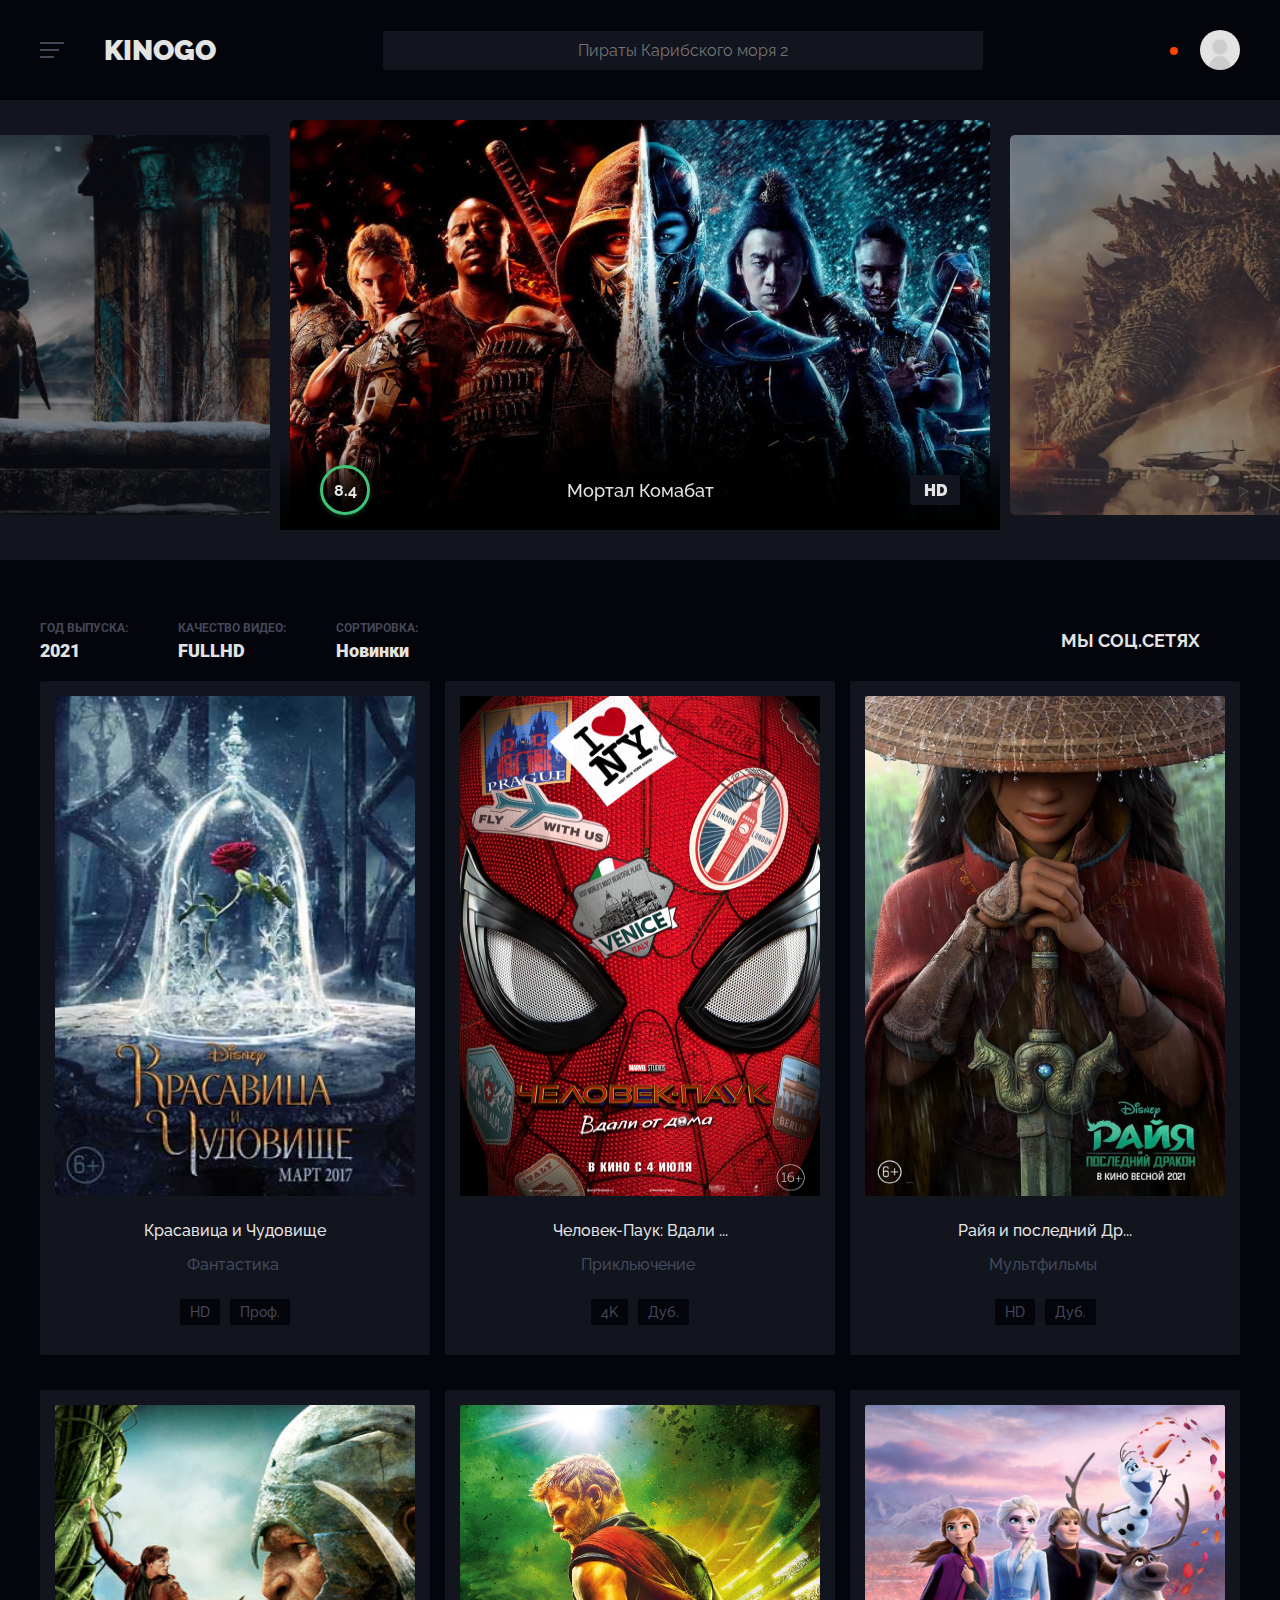
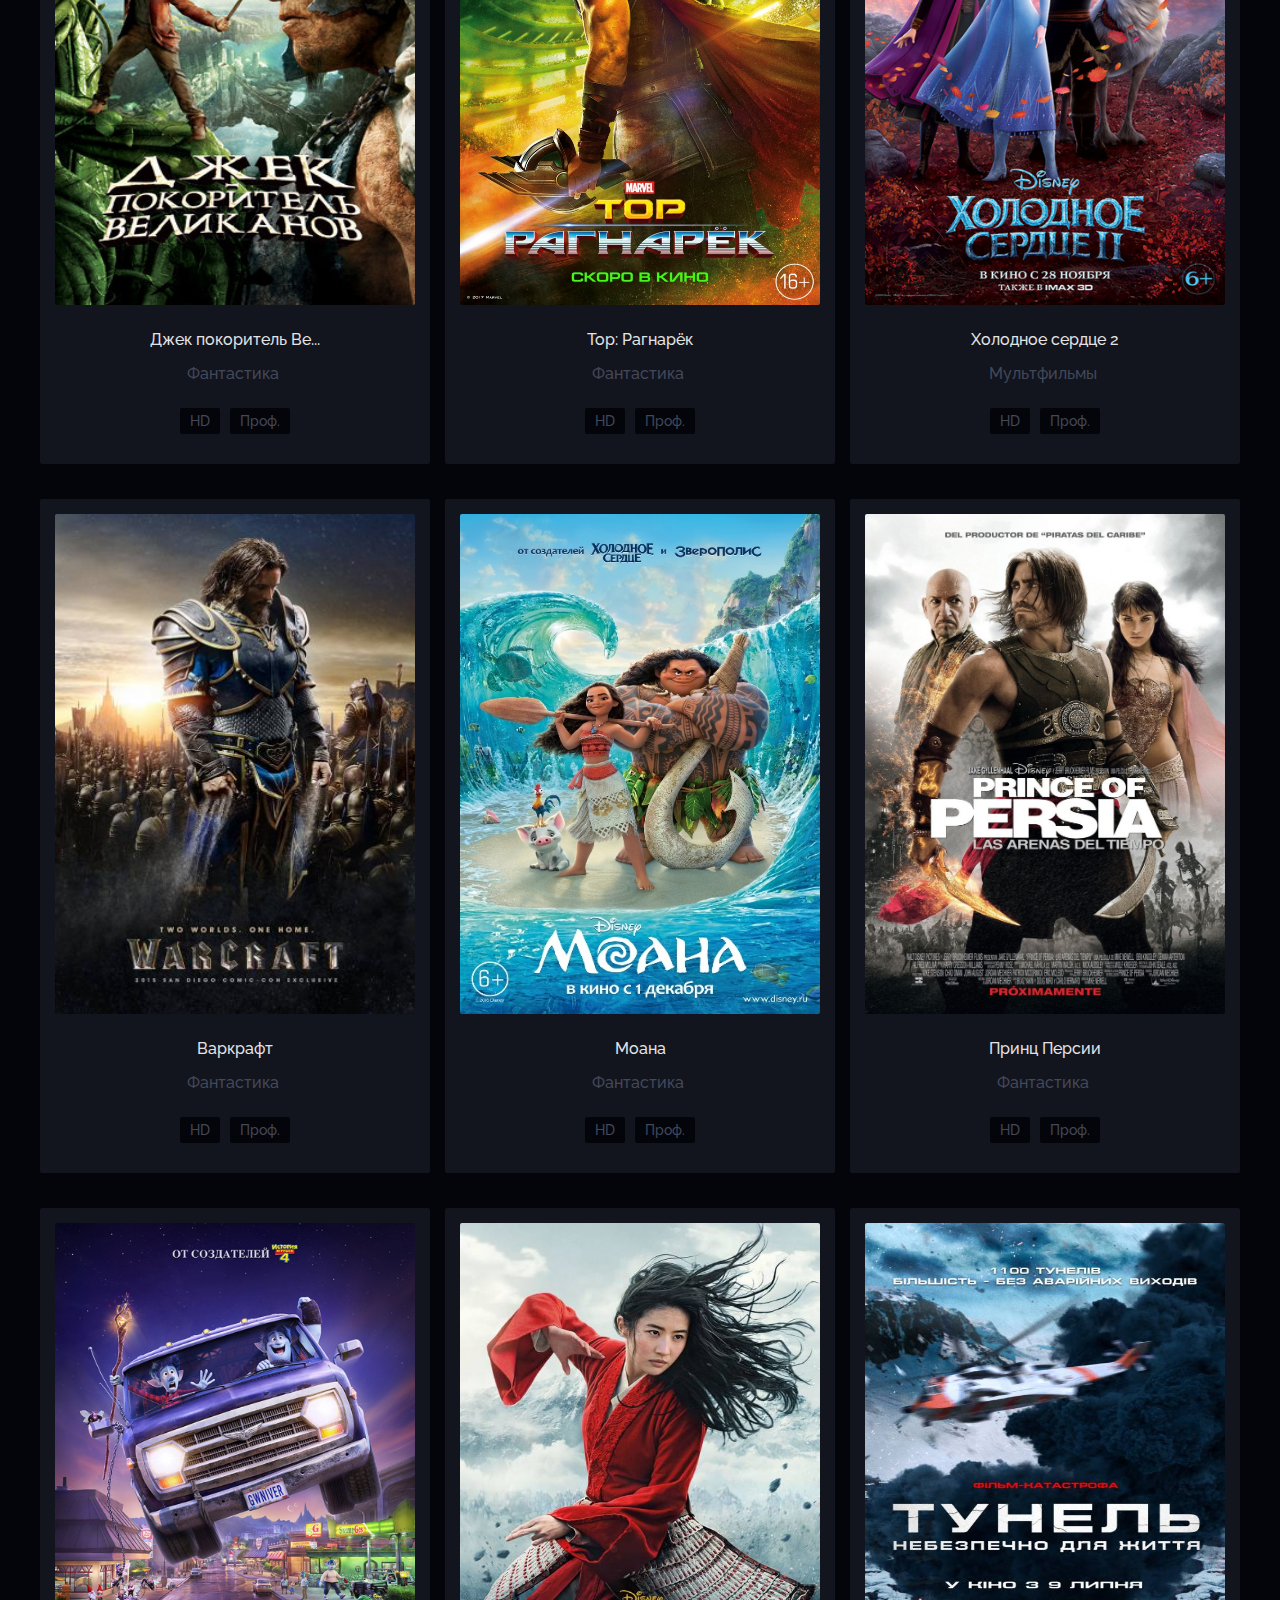
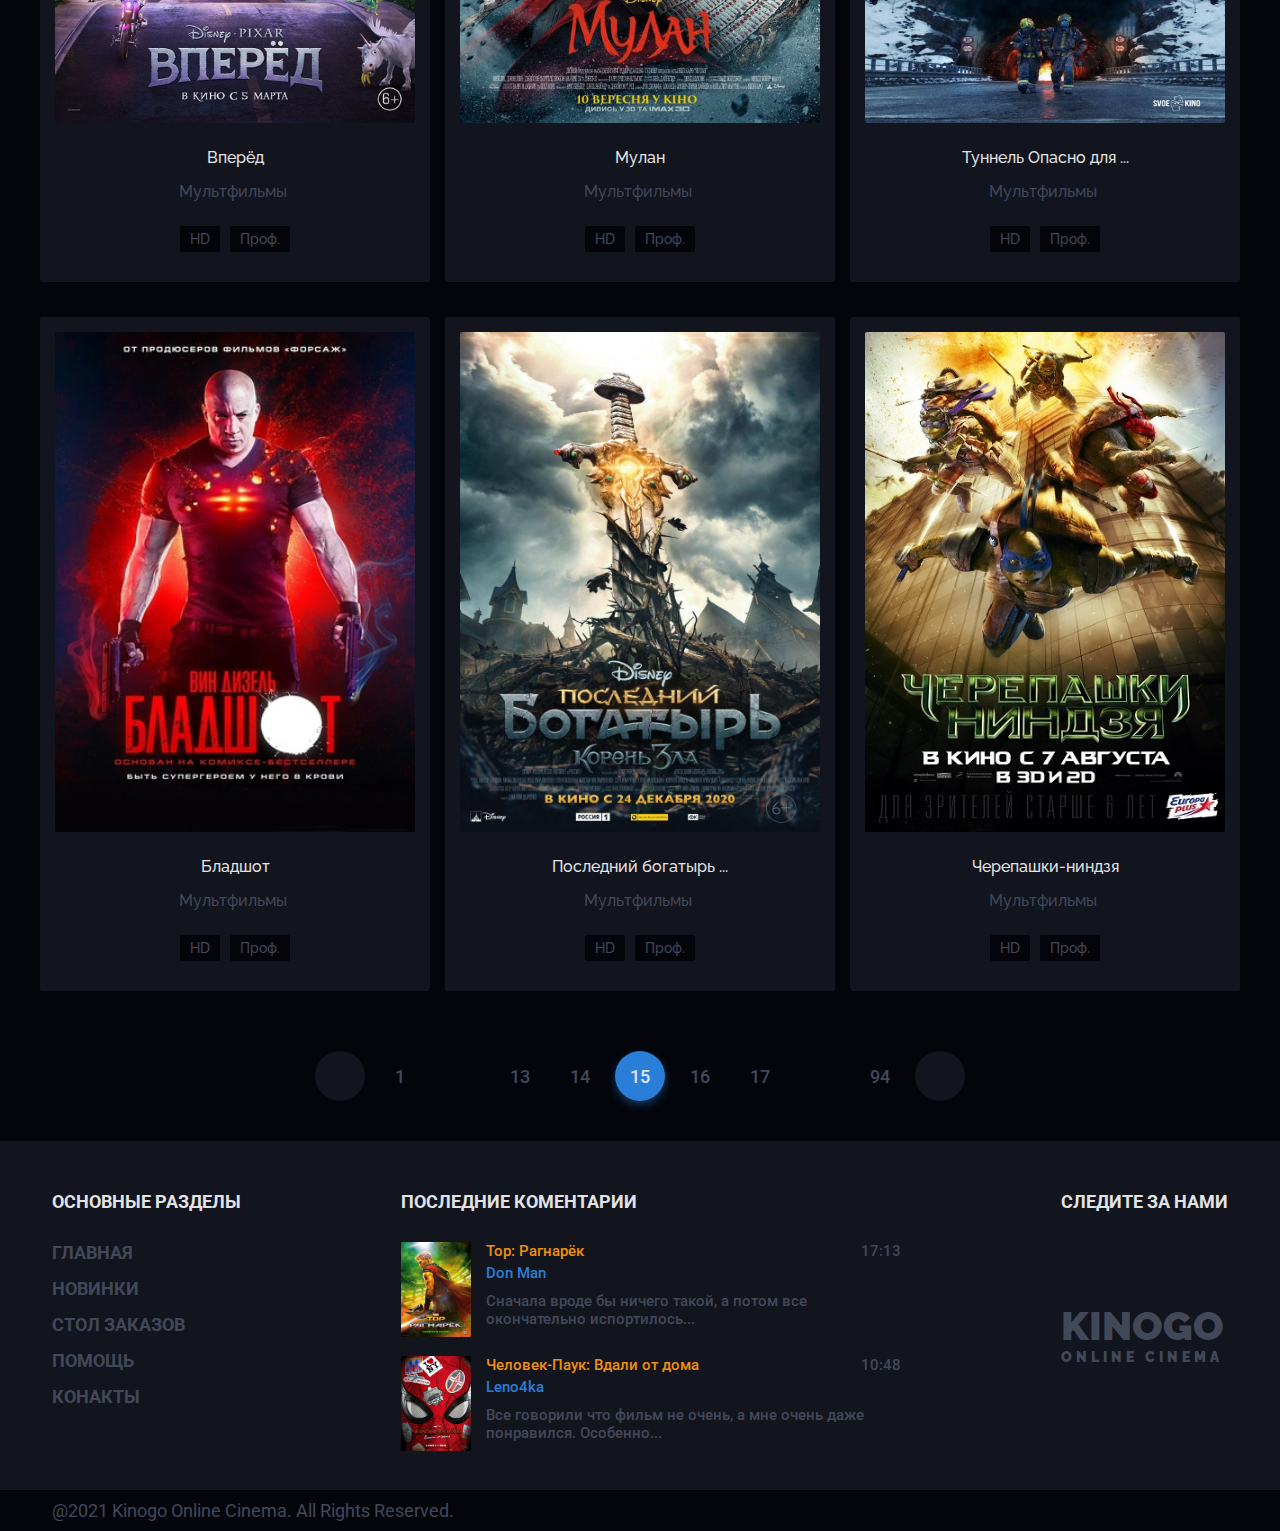
==== commit 6be40ec0: "add show product page" ====
--- a/index.html
+++ b/index.html
@@ -344,7 +344,7 @@
                     <i class="far fa-play-circle"></i>
                 </a>
                 <div class="slider__body">
-                    <p class="slider__status">8.4</p>
+                    <p class="slider__status" id="slider__status">8.4</p>
                     <a href="#" class="slider__name">Конг против Годзила</a>
                     <p class="slider__quality">Hd</p>
                 </div>
@@ -505,7 +505,90 @@
                             <p class="subtitle-desc">Год выпуска:</p>
                             <button class="subtitle-btn">
                                 <div class="subtitle-name">2021</div>
-                                <div class="subtitle-icon"><i class="far fa-calendar-alt"></i></div>
+                                <div class="subtitle-icon no-rotate"><i class="far fa-calendar-alt"></i></div>
+
+                                <div class="subtitle__dropdown">
+                                    <ul class="subtitle__dropdown-box">
+                                        <li>
+                                            <a href="#" class="sutitle__dropdown-link">2021</a>
+                                        </li>
+                                        <li>
+                                            <a href="#" class="sutitle__dropdown-link">2020</a>
+                                        </li>
+                                        <li>
+                                            <a href="#" class="sutitle__dropdown-link">2019</a>
+                                        </li>
+                                        <li>
+                                            <a href="#" class="sutitle__dropdown-link">2018</a>
+                                        </li>
+                                        <li>
+                                            <a href="#" class="sutitle__dropdown-link">2017</a>
+                                        </li>
+                                        <li>
+                                            <a href="#" class="sutitle__dropdown-link">2016</a>
+                                        </li>
+                                        <li>
+                                            <a href="#" class="sutitle__dropdown-link">2015</a>
+                                        </li>
+                                        <li>
+                                            <a href="#" class="sutitle__dropdown-link">2014</a>
+                                        </li>
+                                        <li>
+                                            <a href="#" class="sutitle__dropdown-link">2013</a>
+                                        </li>
+                                        <li>
+                                            <a href="#" class="sutitle__dropdown-link">2012</a>
+                                        </li>
+                                        <li>
+                                            <a href="#" class="sutitle__dropdown-link">2011</a>
+                                        </li>
+                                        <li>
+                                            <a href="#" class="sutitle__dropdown-link">2010</a>
+                                        </li>
+                                        <li>
+                                            <a href="#" class="sutitle__dropdown-link">2009</a>
+                                        </li>
+                                        <li>
+                                            <a href="#" class="sutitle__dropdown-link">2008</a>
+                                        </li>
+                                        <li>
+                                            <a href="#" class="sutitle__dropdown-link">2007</a>
+                                        </li>
+                                        <li>
+                                            <a href="#" class="sutitle__dropdown-link">2006</a>
+                                        </li>
+                                        <li>
+                                            <a href="#" class="sutitle__dropdown-link">2005</a>
+                                        </li>
+                                        <li>
+                                            <a href="#" class="sutitle__dropdown-link">2004</a>
+                                        </li>
+                                        <li>
+                                            <a href="#" class="sutitle__dropdown-link">2003</a>
+                                        </li>
+                                        <li>
+                                            <a href="#" class="sutitle__dropdown-link">2002</a>
+                                        </li>
+                                        <li>
+                                            <a href="#" class="sutitle__dropdown-link">2001</a>
+                                        </li>
+                                        <li>
+                                            <a href="#" class="sutitle__dropdown-link">2000</a>
+                                        </li>
+                                        <li>
+                                            <a href="#" class="sutitle__dropdown-link">1999</a>
+                                        </li>
+                                        <li>
+                                            <a href="#" class="sutitle__dropdown-link">1998</a>
+                                        </li>
+                                        <li>
+                                            <a href="#" class="sutitle__dropdown-link">1997</a>
+                                        </li>
+                                        <li>
+                                            <a href="#" class="sutitle__dropdown-link">1996</a>
+                                        </li>
+                                    </ul>
+                                </div>
                             </button>
                         </div>
     
@@ -514,6 +597,41 @@
                             <button class="subtitle-btn">
                                 <div class="subtitle-name">FULLHD</div>
                                 <div class="subtitle-icon"><i class="fas fa-angle-down"></i></div>
+
+                                <div class="subtitle__dropdown">
+                                    <ul class="subtitle__dropdown-box">
+                                        <li>
+                                            <a href="#" class="sutitle__dropdown-link">FULLHD</a>
+                                        </li>
+                                        <li>
+                                            <a href="#" class="sutitle__dropdown-link">HDRip</a>
+                                        </li>
+                                        <li>
+                                            <a href="#" class="sutitle__dropdown-link">SD</a>
+                                        </li>
+                                        <li>
+                                            <a href="#" class="sutitle__dropdown-link">4K</a>
+                                        </li>
+                                        <li>
+                                            <a href="#" class="sutitle__dropdown-link">FullHD 1080p</a>
+                                        </li>
+                                        <li>
+                                            <a href="#" class="sutitle__dropdown-link">1080p</a>
+                                        </li>
+                                        <li>
+                                            <a href="#" class="sutitle__dropdown-link">720p</a>
+                                        </li>
+                                        <li>
+                                            <a href="#" class="sutitle__dropdown-link">480p</a>
+                                        </li>
+                                        <li>
+                                            <a href="#" class="sutitle__dropdown-link">360p</a>
+                                        </li>
+                                        <li>
+                                            <a href="#" class="sutitle__dropdown-link">240p</a>
+                                        </li>
+                                    </ul>
+                                </div>
                             </button>
                         </div>
     
@@ -522,19 +640,45 @@
                             <button class="subtitle-btn">
                                 <div class="subtitle-name">Новинки</div>
                                 <div class="subtitle-icon"><i class="fas fa-angle-down"></i></div>
+
+                                <div class="subtitle__dropdown">
+                                    <ul class="subtitle__dropdown-box">
+                                        <li>
+                                            <a href="#" class="sutitle__dropdown-link">Новинки</a>
+                                        </li>
+                                        <li>
+                                            <a href="#" class="sutitle__dropdown-link">Популярные</a>
+                                        </li>
+                                        <li>
+                                            <a href="#" class="sutitle__dropdown-link">От А до Я</a>
+                                        </li>
+                                        <li>
+                                            <a href="#" class="sutitle__dropdown-link">От Я до А</a>
+                                        </li>
+                                        <li>
+                                            <a href="#" class="sutitle__dropdown-link">Последние</a>
+                                        </li>
+                                    </ul>
+                                </div>
                             </button>
                         </div>
                     </div>
 
                     <div class="content__item">
                         <div class="title">
-                            <h1>Сменить вид</h1>
-                            <button>
-                                <i class="fas fa-bars"></i>
-                            </button>
-                            <button class="active">
-                                <i class="fas fa-th-large"></i>
-                            </button>
+                            <h1>Мы соц.сетях</h1>
+                            <a href="#" class="footer__link">
+                                <i class="fab fa-vk"></i>
+                            </a>
+                            <a href="#" class="footer__link">
+                                <i class="fab fa-youtube"></i>
+                            </a>
+                            <a href="#" class="footer__link">
+                                <i class="fab fa-facebook"></i>
+                            </a>
+                            <a href="#" class="footer__link">
+                                <i class="fab fa-telegram-plane"></i>
+                            </a>
                         </div>
                     </div>
                 </div>
@@ -542,7 +686,7 @@
                 <div class="content__products">
 
                     <div class="content__product">
-                        <a href="#" class="content__product-img">
+                        <a href="product-show.html" class="content__product-img">
                             <img src="img/products/12.jpg">
                             <i class="fas fa-play"></i>
                         </a>
@@ -1377,5 +1521,7 @@
     <script src="js/slick.min.js"></script>
     <!-- Slider JS -->
     <script src="js/slider.js"></script>
+    <!-- Content JS -->
+    <script src="js/content.js"></script>
 </body>
 </html>--- a/css/main.css
+++ b/css/main.css
@@ -76,6 +76,10 @@
 .title > button.active {
     color: #e3e3e3;
 }
+.title > a{
+    font-size: 18px;
+    margin-left: 10px;
+}
 
 /* Subtitle */
 .subtitle {
@@ -98,9 +102,14 @@
     background: none;
     border: none;
     transition: 0.3s ease all;
+    position: relative;
 }
 .subtitle-btn:hover .subtitle-icon {
     color: #297FD7;
+    transform: rotate(180deg);
+}
+.subtitle-btn:hover .no-rotate {
+    transform: rotate(0deg);
 }
 .subtitle-name {
     color: #e3e3e3;
@@ -118,3 +127,68 @@
 .subtitle-icon:hover {
     color: #297FD7;
 }
+.subtitle__dropdown {
+    position: absolute;
+    top: 0;
+    left: 0;
+    width: auto;
+    height: auto;
+    z-index: 2;
+    padding-top: 30px;
+    opacity: 0;
+    visibility: hidden;
+}
+.subtitle-btn:hover .subtitle__dropdown {
+    opacity: 1;
+    visibility: visible;
+}
+.subtitle__dropdown-box {
+    width: auto;
+    min-width: 200px;
+    height: auto;
+    background: #434859;
+    height: auto;
+    max-height: 250px;
+    overflow: auto;
+    list-style: none;
+    text-align: left;
+    padding: 10px 15px;
+    border-radius: 0 0 5px 5px;
+}
+.subtitle__dropdown-box > li {
+    margin-bottom: 4px;
+}
+.sutitle__dropdown-link {  
+    text-decoration: none;
+    color: #e3e3e3;
+    font-weight: 500;
+    font-size: 18px;
+    font-family: 'Roboto', sans-serif;
+    transition: 0.3s ease all;
+}
+.sutitle__dropdown-link:hover {
+    color: #297FD7;
+}
+
+/* BG */
+.bg-purple {
+    background: #4267B2;
+}
+.bg-brightblue {
+    background: #1DA1F2;
+}
+.bg-blue {
+    background: #507299;
+}
+.bg-orange {
+    background: #F58220;
+}
+.bg-red {
+    background: #EA4335;
+}
+.cl-red {
+    color: #EA4335;
+}
+.cl-green {
+    color: #41C375;
+}--- a/css/mobile-footer.css
+++ b/css/mobile-footer.css
@@ -6,6 +6,7 @@
     left: 0;
     display: none;
     padding: 0 40px;
+    z-index: 2;
 }
 .mobile-footer__menu {
     list-style: none;
--- a/css/content.css
+++ b/css/content.css
@@ -227,10 +227,6 @@
 .content__product-stars > li:first-child {
     margin-left: 0;
 }
-.content__product-stars > li:hover {
-    color: #EF8F12;
-}
-
 /* Content Inner */
 .content__inner {
     width: 100%;
